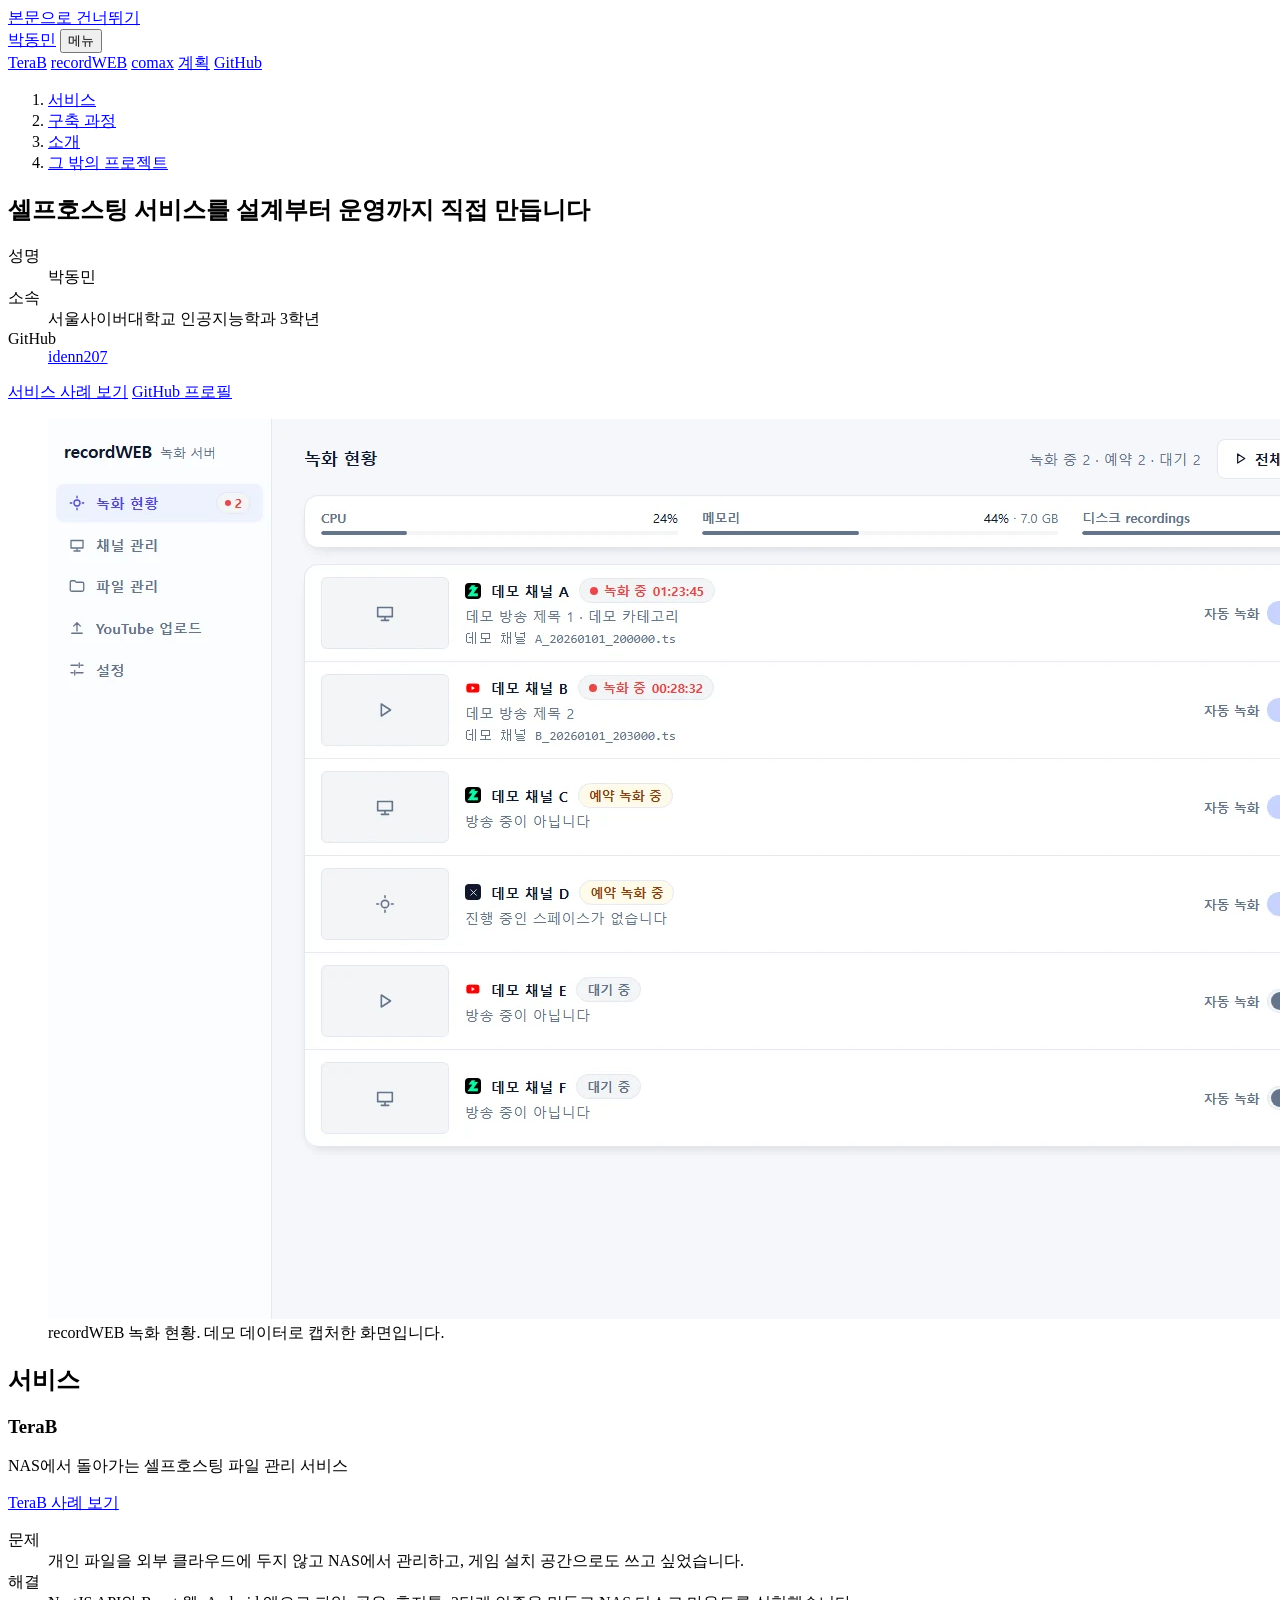
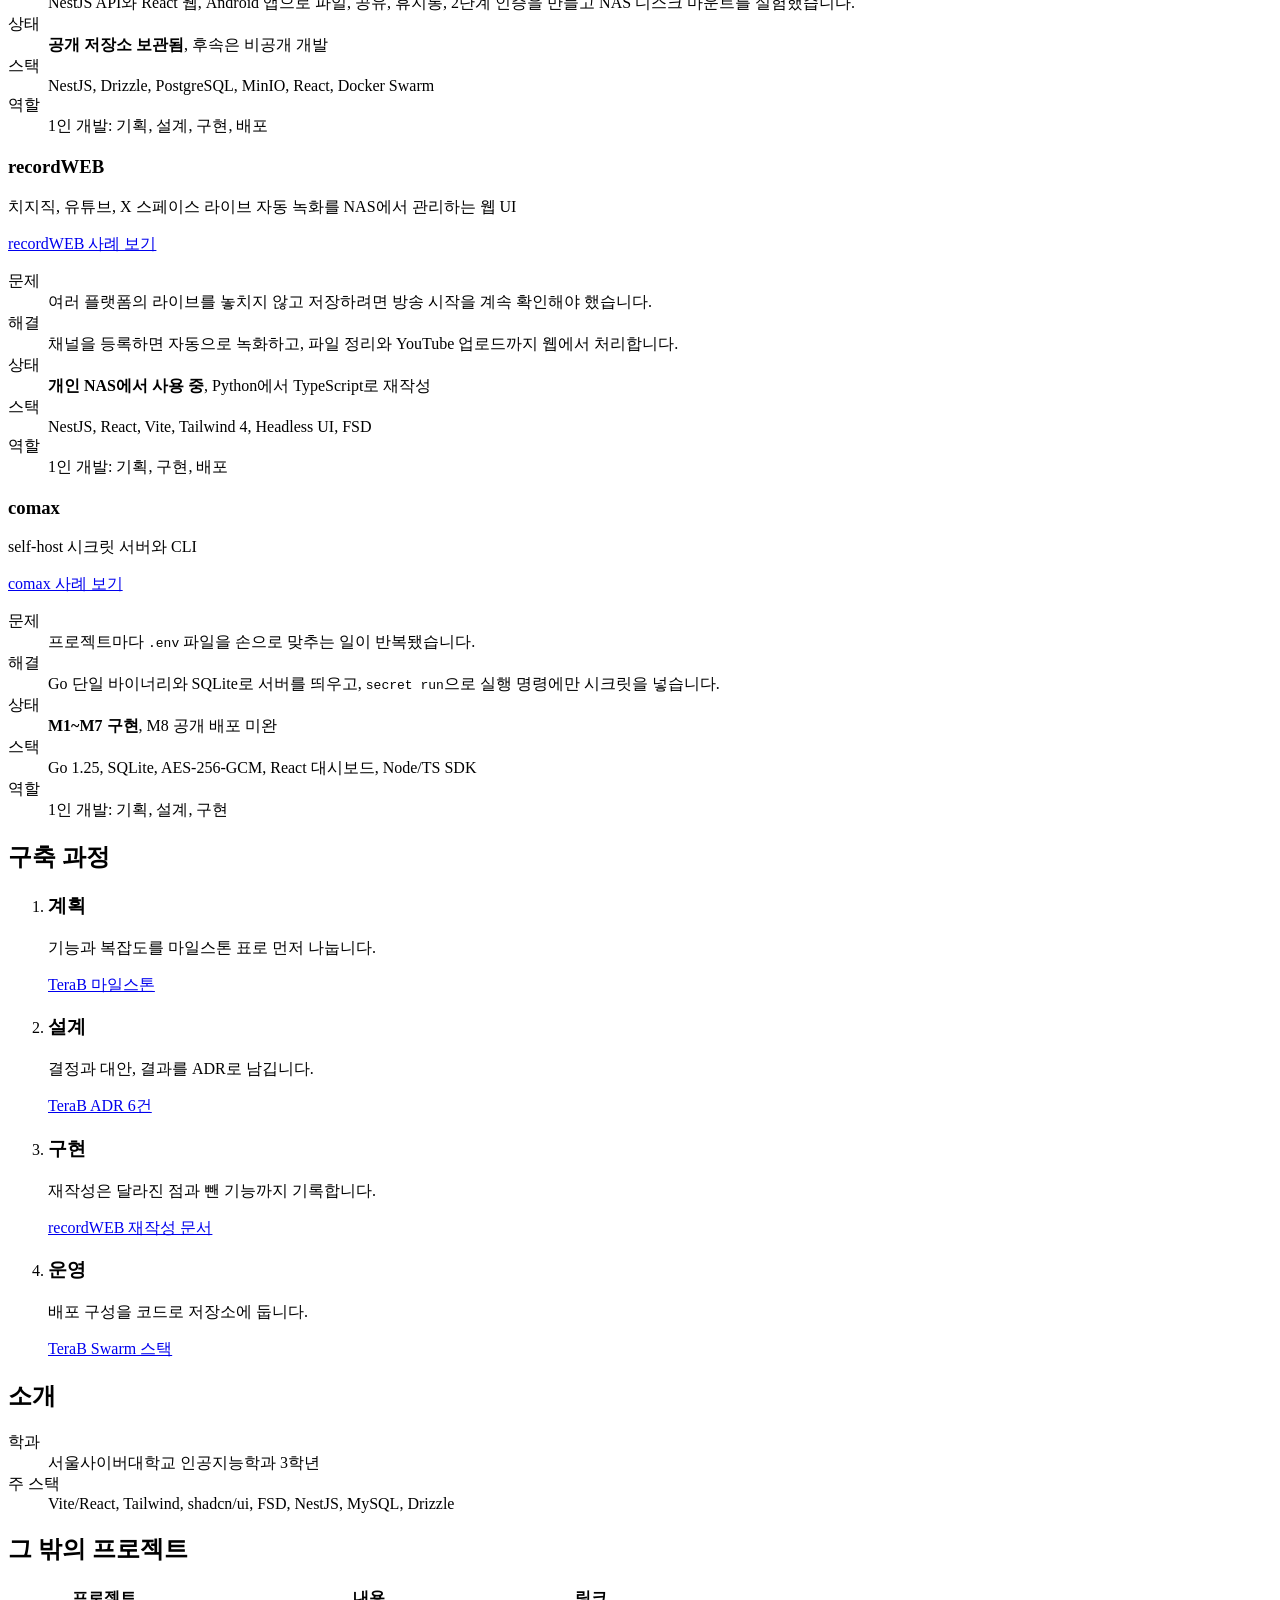
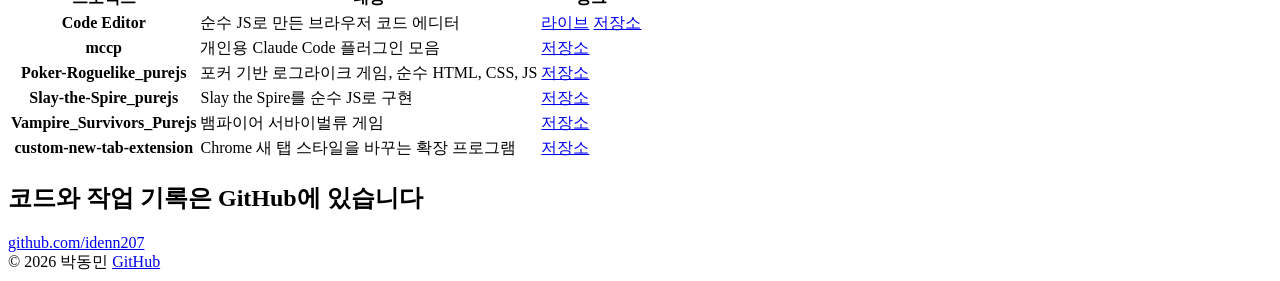
==== index.html @ 988bc240 "feat: 홈 화면 구성 평가자가 첫 화면에서 정체와 실제 화면을 보고, 서비스 3개의 문제, 해결, 상태, 스택, 역할과 구축 과정의 저장소 근거로 바로 이동하게 한다." ====
<!doctype html>
<html lang="ko">
<head>
  <meta charset="utf-8">
  <meta name="viewport" content="width=device-width, initial-scale=1">
  <title>박동민 포트폴리오 | 직접 만들고 운영한 서비스 3개</title>
  <meta name="description" content="서울사이버대학교 인공지능학과 3학년 박동민의 포트폴리오입니다. TeraB, recordWEB, comax의 문제, 해결, 코드, 결과를 모았습니다.">
  <link rel="canonical" href="https://idenn207.github.io/">
  <meta property="og:type" content="website">
  <meta property="og:locale" content="ko_KR">
  <meta property="og:site_name" content="박동민 포트폴리오">
  <meta property="og:title" content="박동민 포트폴리오 | 직접 만들고 운영한 서비스 3개">
  <meta property="og:description" content="서울사이버대학교 인공지능학과 3학년 박동민의 포트폴리오입니다. TeraB, recordWEB, comax의 문제, 해결, 코드, 결과를 모았습니다.">
  <meta property="og:url" content="https://idenn207.github.io/">
  <meta property="og:image" content="https://idenn207.github.io/assets/img/recordweb-dashboard.png">
  <meta property="og:image:alt" content="recordWEB 녹화 현황 화면">
  <link rel="icon" href="/assets/favicon.svg" type="image/svg+xml">
  <link rel="preload" href="/assets/fonts/GothicA1-Regular.woff2" as="font" type="font/woff2" crossorigin>
  <link rel="stylesheet" href="/css/style.css">
  <script>document.documentElement.classList.add('js')</script>
  <script src="/js/main.js" defer></script>
  <script type="application/ld+json">{"@context":"https://schema.org","@type":"Person","name":"박동민","url":"https://idenn207.github.io/","sameAs":["https://github.com/idenn207"]}</script>
</head>
<body>
  <a class="skip" href="#main">본문으로 건너뛰기</a>
  <header class="site-head">
    <a class="brand" href="/">박동민</a>
    <button class="menu-btn" type="button" aria-expanded="false" aria-controls="nav">메뉴</button>
    <nav id="nav" aria-label="주 메뉴">
      <a href="/projects/terab/">TeraB</a>
      <a href="/projects/recordweb/">recordWEB</a>
      <a href="/projects/comax/">comax</a>
      <a href="/plan/">계획</a>
      <a href="https://github.com/idenn207">GitHub</a>
    </nav>
  </header>
  <div class="sheet home">
    <aside class="rail">
      <nav class="toc" aria-label="이 페이지 목차">
        <ol>
          <li><a href="#services">서비스</a></li>
          <li><a href="#process">구축 과정</a></li>
          <li><a href="#about">소개</a></li>
          <li><a href="#others">그 밖의 프로젝트</a></li>
        </ol>
      </nav>
    </aside>
    <main id="main">
      <section class="hero">
        <h1>셀프호스팅 서비스를 설계부터 운영까지 직접 만듭니다</h1>
        <div class="hero-body">
          <div class="hero-side">
            <dl class="form">
              <div><dt>성명</dt><dd>박동민</dd></div>
              <div><dt>소속</dt><dd>서울사이버대학교 인공지능학과 3학년</dd></div>
              <div><dt>GitHub</dt><dd><a href="https://github.com/idenn207">idenn207</a></dd></div>
            </dl>
            <p class="cta">
              <a class="btn primary" href="#services">서비스 사례 보기</a>
              <a class="btn" href="https://github.com/idenn207">GitHub 프로필</a>
            </p>
          </div>
          <figure class="photo">
            <a href="/projects/recordweb/"><img src="/assets/img/recordweb-dashboard.webp" width="1440" height="900" fetchpriority="high" alt="recordWEB 녹화 현황 화면. CPU, 메모리, 디스크 사용량 아래에 데모 채널 6개의 녹화 상태와 자동 녹화 토글이 보인다."></a>
            <figcaption>recordWEB 녹화 현황. 데모 데이터로 캡처한 화면입니다.</figcaption>
          </figure>
        </div>
      </section>

      <section id="services">
        <h2>서비스</h2>
        <article class="svc">
          <div class="svc-name">
            <h3>TeraB</h3>
            <p>NAS에서 돌아가는 셀프호스팅 파일 관리 서비스</p>
            <a class="btn" href="/projects/terab/">TeraB 사례 보기</a>
          </div>
          <dl class="form">
            <div><dt>문제</dt><dd>개인 파일을 외부 클라우드에 두지 않고 NAS에서 관리하고, 게임 설치 공간으로도 쓰고 싶었습니다.</dd></div>
            <div><dt>해결</dt><dd>NestJS API와 React 웹, Android 앱으로 파일, 공유, 휴지통, 2단계 인증을 만들고 NAS 디스크 마운트를 실험했습니다.</dd></div>
            <div><dt>상태</dt><dd><strong>공개 저장소 보관됨</strong>, 후속은 비공개 개발</dd></div>
            <div><dt>스택</dt><dd>NestJS, Drizzle, PostgreSQL, MinIO, React, Docker Swarm</dd></div>
            <div><dt>역할</dt><dd>1인 개발: 기획, 설계, 구현, 배포</dd></div>
          </dl>
        </article>
        <article class="svc">
          <div class="svc-name">
            <h3>recordWEB</h3>
            <p>치지직, 유튜브, X 스페이스 라이브 자동 녹화를 NAS에서 관리하는 웹 UI</p>
            <a class="btn" href="/projects/recordweb/">recordWEB 사례 보기</a>
          </div>
          <dl class="form">
            <div><dt>문제</dt><dd>여러 플랫폼의 라이브를 놓치지 않고 저장하려면 방송 시작을 계속 확인해야 했습니다.</dd></div>
            <div><dt>해결</dt><dd>채널을 등록하면 자동으로 녹화하고, 파일 정리와 YouTube 업로드까지 웹에서 처리합니다.</dd></div>
            <div><dt>상태</dt><dd><strong>개인 NAS에서 사용 중</strong>, Python에서 TypeScript로 재작성</dd></div>
            <div><dt>스택</dt><dd>NestJS, React, Vite, Tailwind 4, Headless UI, FSD</dd></div>
            <div><dt>역할</dt><dd>1인 개발: 기획, 구현, 배포</dd></div>
          </dl>
        </article>
        <article class="svc">
          <div class="svc-name">
            <h3>comax</h3>
            <p>self-host 시크릿 서버와 CLI</p>
            <a class="btn" href="/projects/comax/">comax 사례 보기</a>
          </div>
          <dl class="form">
            <div><dt>문제</dt><dd>프로젝트마다 <code>.env</code> 파일을 손으로 맞추는 일이 반복됐습니다.</dd></div>
            <div><dt>해결</dt><dd>Go 단일 바이너리와 SQLite로 서버를 띄우고, <code>secret run</code>으로 실행 명령에만 시크릿을 넣습니다.</dd></div>
            <div><dt>상태</dt><dd><strong>M1~M7 구현</strong>, M8 공개 배포 미완</dd></div>
            <div><dt>스택</dt><dd>Go 1.25, SQLite, AES-256-GCM, React 대시보드, Node/TS SDK</dd></div>
            <div><dt>역할</dt><dd>1인 개발: 기획, 설계, 구현</dd></div>
          </dl>
        </article>
      </section>

      <section id="process">
        <h2>구축 과정</h2>
        <ol class="steps">
          <li>
            <h3>계획</h3>
            <p>기능과 복잡도를 마일스톤 표로 먼저 나눕니다.</p>
            <a href="https://github.com/idenn207/terab-archived/blob/31548ecbc13676afd0e98f1bb3fcad946689b55b/docs/planning/milestones.md">TeraB 마일스톤</a>
          </li>
          <li>
            <h3>설계</h3>
            <p>결정과 대안, 결과를 ADR로 남깁니다.</p>
            <a href="https://github.com/idenn207/terab-archived/blob/31548ecbc13676afd0e98f1bb3fcad946689b55b/docs/adr/INDEX.md">TeraB ADR 6건</a>
          </li>
          <li>
            <h3>구현</h3>
            <p>재작성은 달라진 점과 뺀 기능까지 기록합니다.</p>
            <a href="https://github.com/idenn207/recordWEB/blob/0a58212e84acd8775c9ef03bb01385a74f0c07e3/docs/typescript-rewrite.md">recordWEB 재작성 문서</a>
          </li>
          <li>
            <h3>운영</h3>
            <p>배포 구성을 코드로 저장소에 둡니다.</p>
            <a href="https://github.com/idenn207/terab-archived/blob/31548ecbc13676afd0e98f1bb3fcad946689b55b/docker-stack.yml">TeraB Swarm 스택</a>
          </li>
        </ol>
      </section>

      <section id="about">
        <h2>소개</h2>
        <dl class="form">
          <div><dt>학과</dt><dd>서울사이버대학교 인공지능학과 3학년</dd></div>
          <div><dt>주 스택</dt><dd>Vite/React, Tailwind, shadcn/ui, FSD, NestJS, MySQL, Drizzle</dd></div>
        </dl>
      </section>

      <section id="others">
        <h2>그 밖의 프로젝트</h2>
        <table class="ledger">
          <thead><tr><th scope="col">프로젝트</th><th scope="col">내용</th><th scope="col">링크</th></tr></thead>
          <tbody>
            <tr><th scope="row">Code Editor</th><td>순수 JS로 만든 브라우저 코드 에디터</td><td><a href="https://idenn207.github.io/Code_Editor_purejs_v2/">라이브</a> <a href="https://github.com/idenn207/Code_Editor_purejs_v2">저장소</a></td></tr>
            <tr><th scope="row">mccp</th><td>개인용 Claude Code 플러그인 모음</td><td><a href="https://github.com/idenn207/mccp">저장소</a></td></tr>
            <tr><th scope="row">Poker-Roguelike_purejs</th><td>포커 기반 로그라이크 게임, 순수 HTML, CSS, JS</td><td><a href="https://github.com/idenn207/Poker-Roguelike_purejs">저장소</a></td></tr>
            <tr><th scope="row">Slay-the-Spire_purejs</th><td>Slay the Spire를 순수 JS로 구현</td><td><a href="https://github.com/idenn207/Slay-the-Spire_purejs">저장소</a></td></tr>
            <tr><th scope="row">Vampire_Survivors_Purejs</th><td>뱀파이어 서바이벌류 게임</td><td><a href="https://github.com/idenn207/Vampire_Survivors_Purejs">저장소</a></td></tr>
            <tr><th scope="row">custom-new-tab-extension</th><td>Chrome 새 탭 스타일을 바꾸는 확장 프로그램</td><td><a href="https://github.com/idenn207/custom-new-tab-extension">저장소</a></td></tr>
          </tbody>
        </table>
      </section>
    </main>
  </div>
  <section class="contact" aria-labelledby="contact-title">
    <h2 id="contact-title">코드와 작업 기록은 GitHub에 있습니다</h2>
    <a class="btn invert" href="https://github.com/idenn207">github.com/idenn207</a>
  </section>
  <footer class="site-foot">
    <span>&copy; 2026 박동민</span>
    <a href="https://github.com/idenn207">GitHub</a>
  </footer>
</body>
</html>
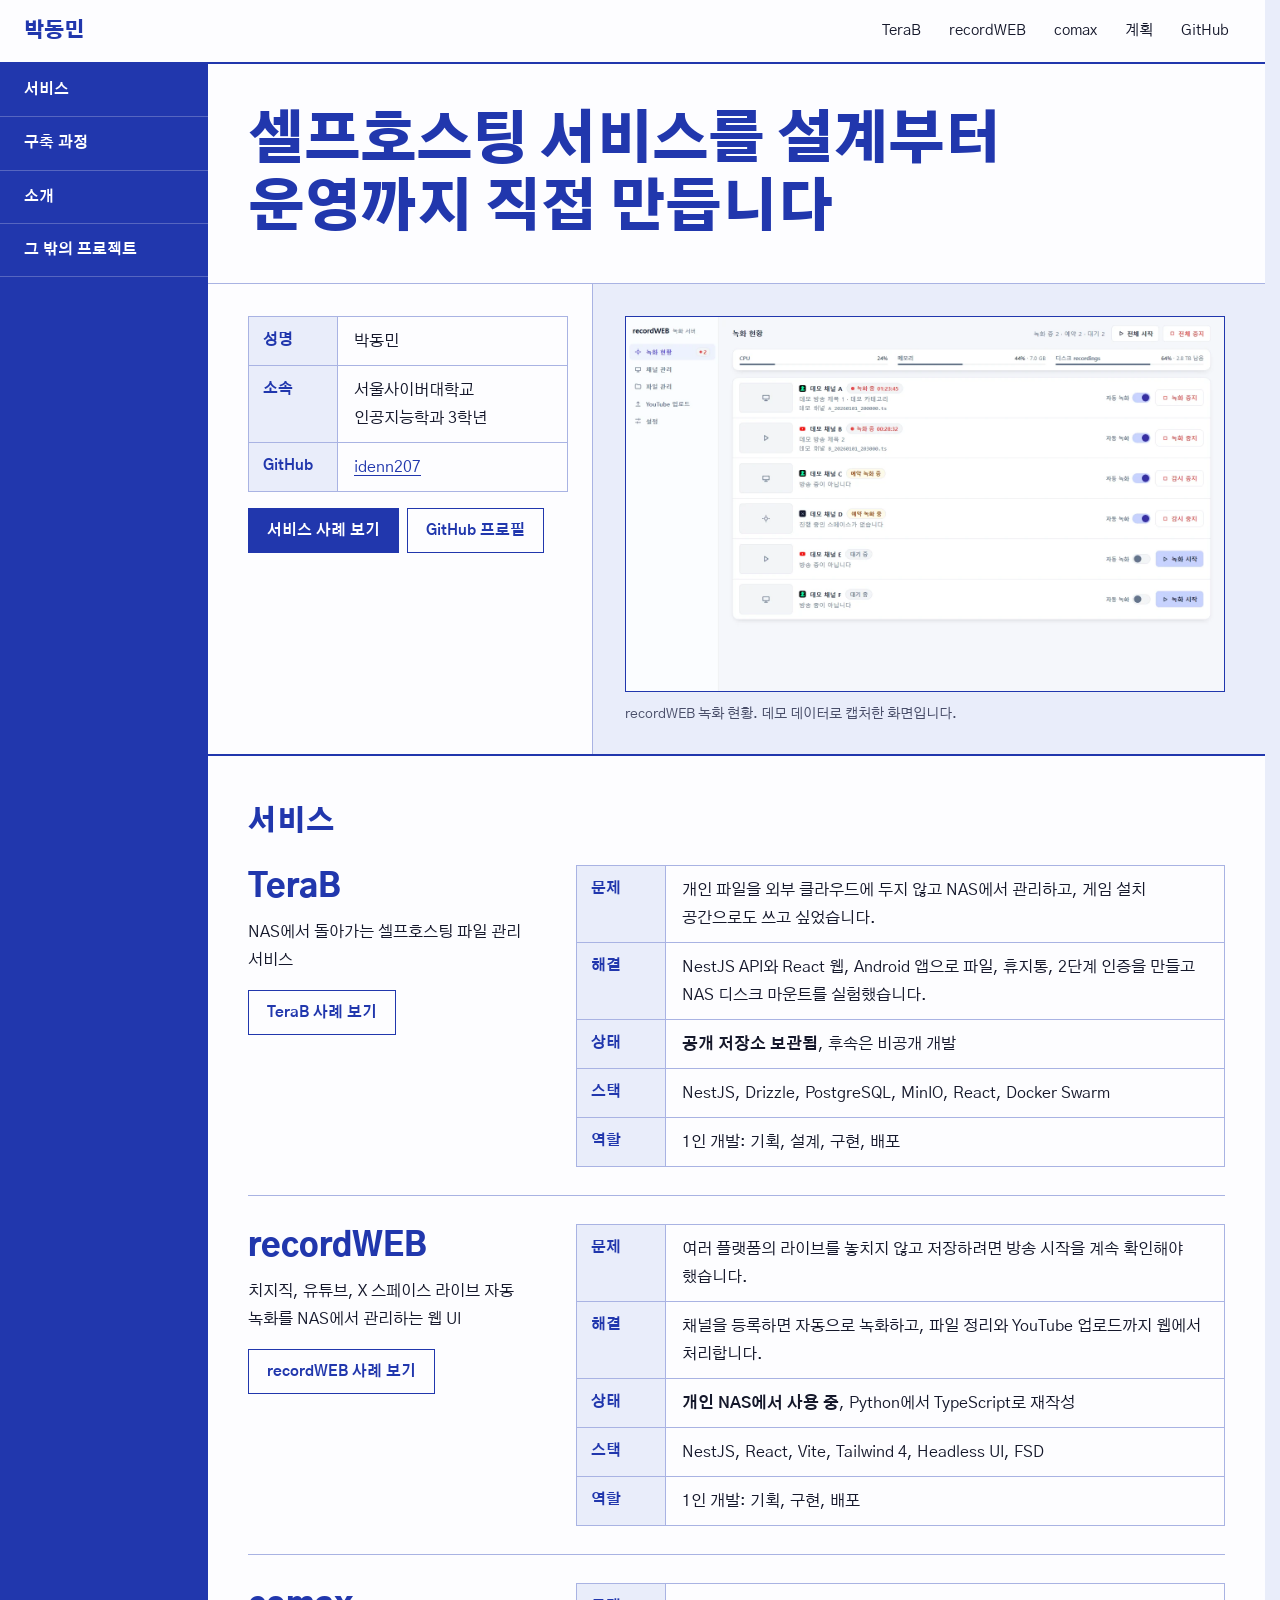
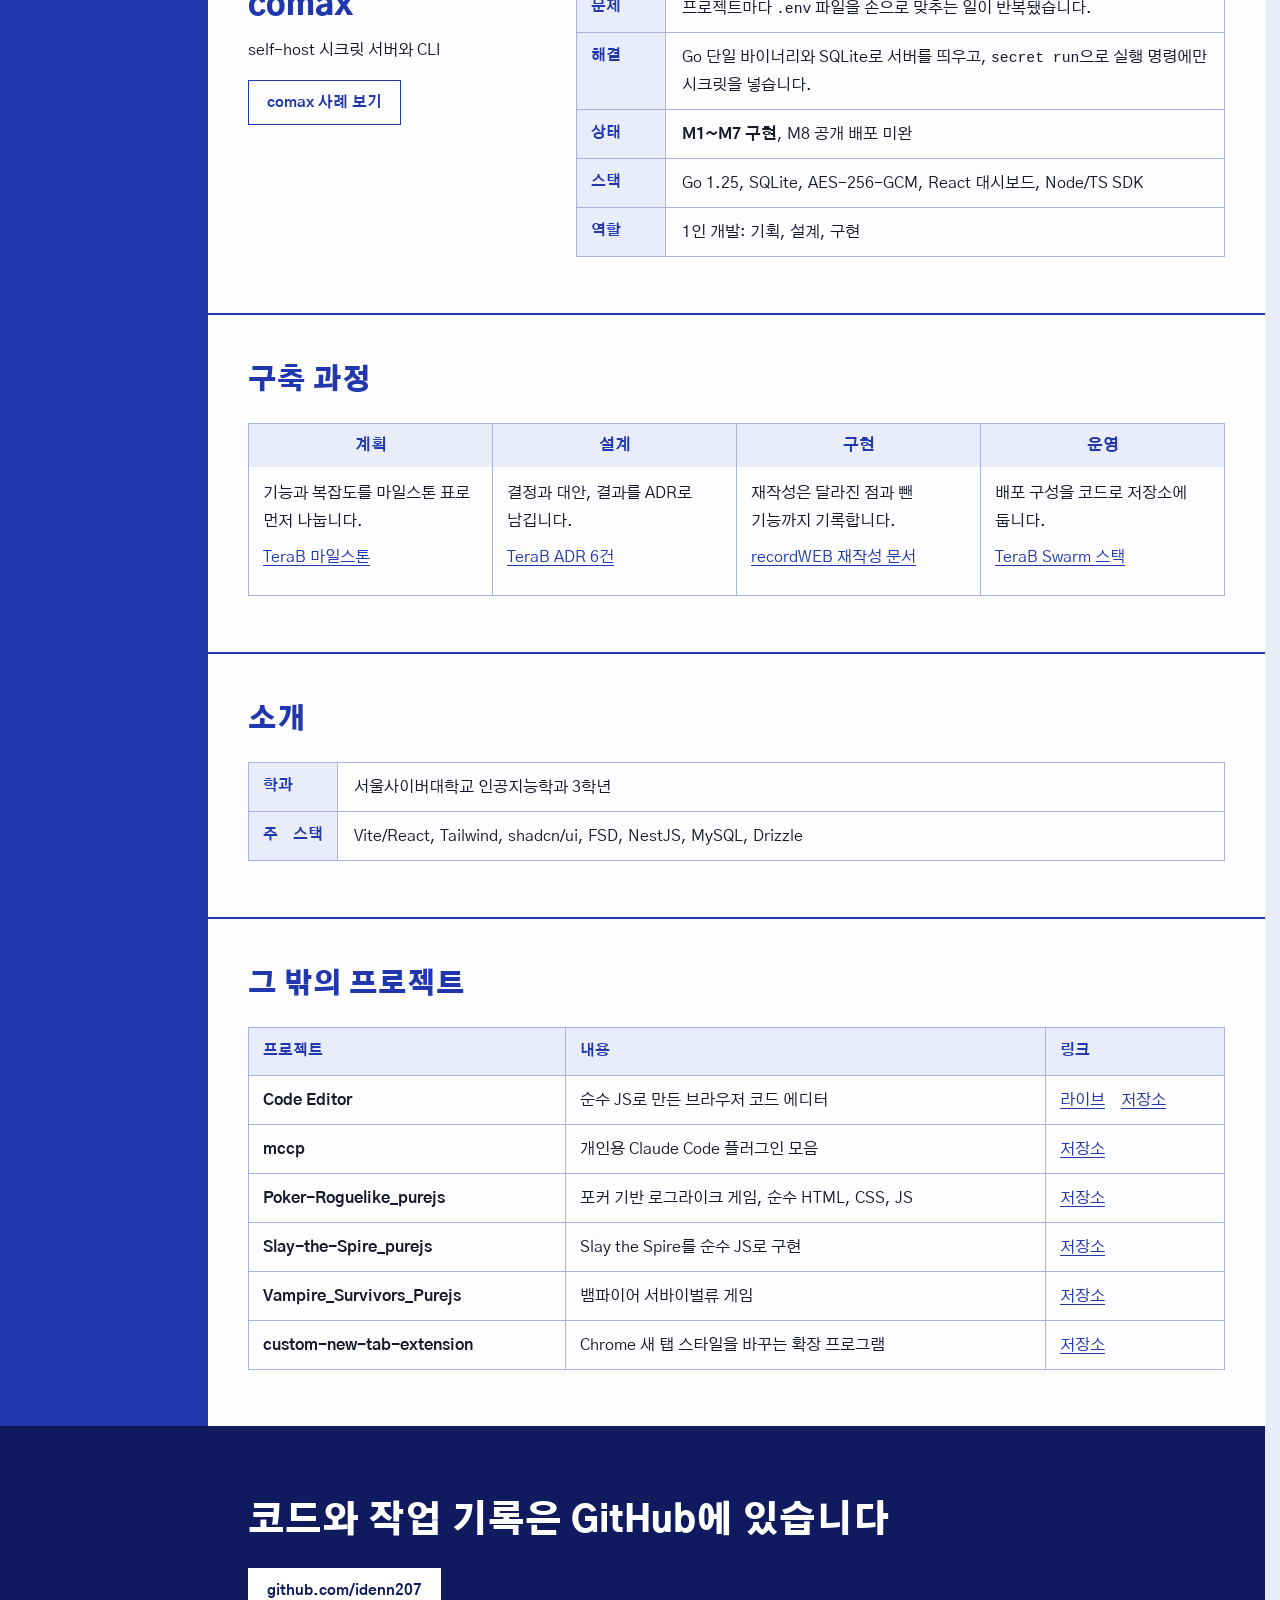
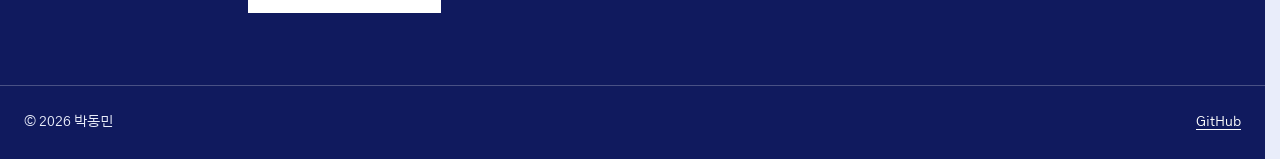
==== commit 9e1971e5: "fix: 저장소와 다른 사례 문구 수정 저장소 클론과 대조해 근거가 없거나 어긋난 주장을 고쳤다.  - 홈 제목: comax는 운영 기록이 비어 있어 '운영한'을 뺐다 - Tera" ====
--- a/index.html
+++ b/index.html
@@ -3,13 +3,13 @@
 <head>
   <meta charset="utf-8">
   <meta name="viewport" content="width=device-width, initial-scale=1">
-  <title>박동민 포트폴리오 | 직접 만들고 운영한 서비스 3개</title>
+  <title>박동민 포트폴리오 | 직접 만든 서비스 3개</title>
   <meta name="description" content="서울사이버대학교 인공지능학과 3학년 박동민의 포트폴리오입니다. TeraB, recordWEB, comax의 문제, 해결, 코드, 결과를 모았습니다.">
   <link rel="canonical" href="https://idenn207.github.io/">
   <meta property="og:type" content="website">
   <meta property="og:locale" content="ko_KR">
   <meta property="og:site_name" content="박동민 포트폴리오">
-  <meta property="og:title" content="박동민 포트폴리오 | 직접 만들고 운영한 서비스 3개">
+  <meta property="og:title" content="박동민 포트폴리오 | 직접 만든 서비스 3개">
   <meta property="og:description" content="서울사이버대학교 인공지능학과 3학년 박동민의 포트폴리오입니다. TeraB, recordWEB, comax의 문제, 해결, 코드, 결과를 모았습니다.">
   <meta property="og:url" content="https://idenn207.github.io/">
   <meta property="og:image" content="https://idenn207.github.io/assets/img/recordweb-dashboard.png">
@@ -77,7 +77,7 @@
           </div>
           <dl class="form">
             <div><dt>문제</dt><dd>개인 파일을 외부 클라우드에 두지 않고 NAS에서 관리하고, 게임 설치 공간으로도 쓰고 싶었습니다.</dd></div>
-            <div><dt>해결</dt><dd>NestJS API와 React 웹, Android 앱으로 파일, 공유, 휴지통, 2단계 인증을 만들고 NAS 디스크 마운트를 실험했습니다.</dd></div>
+            <div><dt>해결</dt><dd>NestJS API와 React 웹, Android 앱으로 파일, 휴지통, 2단계 인증을 만들고 NAS 디스크 마운트를 실험했습니다.</dd></div>
             <div><dt>상태</dt><dd><strong>공개 저장소 보관됨</strong>, 후속은 비공개 개발</dd></div>
             <div><dt>스택</dt><dd>NestJS, Drizzle, PostgreSQL, MinIO, React, Docker Swarm</dd></div>
             <div><dt>역할</dt><dd>1인 개발: 기획, 설계, 구현, 배포</dd></div>
--- a/css/style.css
+++ b/css/style.css
@@ -0,0 +1,352 @@
+@font-face {
+  font-family: 'Gothic A1';
+  src: url('/assets/fonts/GothicA1-Regular.woff2') format('woff2');
+  font-weight: 400;
+  font-display: swap;
+}
+@font-face {
+  font-family: 'Gothic A1';
+  src: url('/assets/fonts/GothicA1-Bold.woff2') format('woff2');
+  font-weight: 700;
+  font-display: swap;
+}
+@font-face {
+  font-family: 'Gothic A1';
+  src: url('/assets/fonts/GothicA1-Black.woff2') format('woff2');
+  font-weight: 900;
+  font-display: swap;
+}
+
+:root {
+  --ink: #2137ad;
+  --ink-deep: #101a5e;
+  --tint: #e9edfa;
+  --rule: #a9b3e3;
+  --paper: #fdfdff;
+  --text: #15182b;
+  --muted: #484d68;
+  --head: 64px;
+  --gap: 40px;
+  --mono: ui-monospace, Consolas, 'D2Coding', monospace;
+}
+
+*, *::before, *::after { box-sizing: border-box; }
+
+html {
+  scrollbar-gutter: stable;
+  scrollbar-color: var(--ink) var(--tint);
+  background: var(--tint);
+  -webkit-text-size-adjust: 100%;
+}
+
+body {
+  margin: 0;
+  font: 400 16px/1.75 'Gothic A1', 'Malgun Gothic', 'Apple SD Gothic Neo', sans-serif;
+  color: var(--text);
+  word-break: keep-all;
+  overflow-wrap: anywhere;
+}
+
+::selection { background: var(--ink); color: #fff; }
+
+:focus-visible { outline: 2px solid var(--ink); outline-offset: 2px; }
+
+a { color: var(--ink); text-underline-offset: 3px; }
+a:hover { color: var(--ink-deep); text-decoration-thickness: 2px; }
+
+h1, h2, h3 { margin: 0; color: var(--ink); text-wrap: balance; }
+h1 { font-weight: 900; line-height: 1.2; letter-spacing: -0.02em; }
+h2 { font-size: 28px; font-weight: 900; line-height: 1.3; margin-bottom: 24px; }
+h3 { font-size: 20px; font-weight: 700; line-height: 1.4; }
+
+p, ul { margin: 0 0 16px; max-width: 68ch; }
+ul { padding-left: 20px; }
+li + li { margin-top: 6px; }
+strong { font-weight: 700; }
+code { font: 0.92em var(--mono); }
+
+.skip {
+  position: absolute;
+  left: 8px;
+  top: -64px;
+  z-index: 40;
+  padding: 8px 14px;
+  background: var(--ink);
+  color: #fff;
+}
+.skip:focus { top: 8px; }
+.skip:hover, .skip:focus { color: #fff; }
+
+/* 머리글 */
+.site-head {
+  position: sticky;
+  top: 0;
+  z-index: 20;
+  display: flex;
+  flex-wrap: wrap;
+  align-items: center;
+  justify-content: space-between;
+  gap: 4px 24px;
+  max-width: 1440px;
+  min-height: var(--head);
+  margin-inline: auto;
+  padding: 0 24px;
+  background: var(--paper);
+  border-bottom: 2px solid var(--ink);
+}
+.brand { font-size: 20px; font-weight: 900; color: var(--ink); text-decoration: none; }
+#nav { display: flex; flex-wrap: wrap; gap: 4px; }
+#nav a { padding: 8px 12px; color: var(--text); font-size: 15px; text-decoration: none; white-space: nowrap; }
+#nav a:hover { color: var(--ink); background: var(--tint); }
+#nav a[aria-current='page'] { color: var(--ink); font-weight: 700; box-shadow: inset 0 -2px var(--ink); }
+.menu-btn { display: none; }
+
+/* 서식 틀: 왼쪽 잉크 레일과 본문 */
+.sheet {
+  display: grid;
+  grid-template-columns: 208px minmax(0, 1fr);
+  max-width: 1440px;
+  margin-inline: auto;
+  background: var(--paper);
+}
+.sheet.no-rail { grid-template-columns: minmax(0, 1fr); }
+.rail { background: var(--ink); }
+.toc { position: sticky; top: var(--head); }
+.toc ol { position: relative; margin: 0; padding: 0; list-style: none; }
+.toc li { margin: 0; }
+.toc a {
+  display: block;
+  padding: 13px 24px;
+  color: #fff;
+  font-size: 15px;
+  font-weight: 700;
+  text-decoration: none;
+  border-bottom: 1px solid rgb(255 255 255 / 0.24);
+  transition: background-color 0.16s ease-out, color 0.16s ease-out;
+}
+.toc a:hover { background: var(--ink-deep); color: #fff; }
+.toc a[aria-current] { background: var(--paper); color: var(--ink); }
+.toc a:focus-visible { outline-color: #fff; outline-offset: -4px; }
+.toc a[aria-current]:focus-visible { outline-color: var(--ink); }
+
+main section, .case-head {
+  padding: 48px var(--gap) 56px;
+  border-bottom: 2px solid var(--ink);
+  scroll-margin-top: var(--head);
+}
+main section:last-child { min-height: calc(100vh - var(--head) - 112px); border-bottom: 0; }
+.home main section:last-child { min-height: calc(100vh - var(--head) - 360px); }
+main h3 { margin: 32px 0 12px; }
+
+/* 기입 칸 */
+.form {
+  display: grid;
+  gap: 1px;
+  margin: 0;
+  background: var(--rule);
+  border: 1px solid var(--rule);
+}
+.form > div { display: grid; grid-template-columns: 5.5rem minmax(0, 1fr); gap: 1px; }
+.form dt {
+  padding: 10px 14px;
+  background: var(--tint);
+  color: var(--ink);
+  font-size: 15px;
+  font-weight: 700;
+  text-align-last: justify;
+  text-justify: inter-character;
+}
+.form dd { margin: 0; padding: 10px 16px; background: var(--paper); }
+
+.btn {
+  display: inline-block;
+  padding: 11px 18px;
+  border: 1px solid var(--ink);
+  background: var(--paper);
+  font-size: 15px;
+  font-weight: 700;
+  line-height: 1.4;
+  text-align: center;
+  text-decoration: none;
+  white-space: nowrap;
+}
+.btn:hover { background: var(--tint); }
+.btn.primary { background: var(--ink); color: #fff; }
+.btn.primary:hover { background: var(--ink-deep); border-color: var(--ink-deep); color: #fff; }
+.cta { display: flex; flex-wrap: wrap; gap: 8px; margin: 16px 0 0; }
+
+/* 첫 화면 */
+.hero { padding: 0; }
+.hero h1 {
+  padding: 44px var(--gap) 40px;
+  font-size: clamp(2rem, 4.4vw, 4rem);
+  border-bottom: 1px solid var(--rule);
+}
+.hero-body { display: grid; grid-template-columns: 24rem minmax(0, 1fr); }
+.hero-side { padding: 32px 24px 32px var(--gap); }
+.photo { margin: 0; padding: 32px var(--gap) 28px 32px; background: var(--tint); border-left: 1px solid var(--rule); }
+.photo img { display: block; width: 100%; height: auto; border: 1px solid var(--ink); }
+.photo figcaption { margin-top: 10px; font-size: 14px; color: var(--muted); }
+
+/* 서비스 장부 */
+.svc { display: grid; grid-template-columns: 19rem minmax(0, 1fr); gap: 24px; padding: 28px 0; border-top: 1px solid var(--rule); }
+.svc:first-of-type { border-top: 0; padding-top: 0; }
+.svc:last-child { padding-bottom: 0; }
+.svc h3 { margin: 0 0 8px; font-size: 32px; font-weight: 900; }
+.svc-name p { margin-bottom: 16px; }
+
+/* 구축 과정: 결재란 */
+.steps {
+  display: grid;
+  grid-template-columns: repeat(4, minmax(0, 1fr));
+  gap: 1px;
+  margin: 0;
+  padding: 0;
+  list-style: none;
+  background: var(--rule);
+  border: 1px solid var(--rule);
+}
+.steps li { margin: 0; padding: 0 0 16px; background: var(--paper); }
+.steps h3 { margin: 0 0 12px; padding: 10px; background: var(--tint); font-size: 16px; text-align: center; }
+.steps p, .steps a { display: block; margin: 0 14px 8px; }
+
+/* 표 */
+.ledger { width: 100%; border-collapse: collapse; }
+.ledger th, .ledger td { padding: 10px 14px; border: 1px solid var(--rule); text-align: left; vertical-align: top; }
+.ledger thead th { background: var(--tint); color: var(--ink); font-size: 15px; font-weight: 700; white-space: nowrap; }
+.ledger tbody th { font-weight: 700; }
+.ledger td a + a { margin-left: 12px; }
+
+/* 코드와 그림 */
+.code { margin: 24px 0 0; }
+.code figcaption {
+  display: flex;
+  flex-wrap: wrap;
+  justify-content: space-between;
+  gap: 2px 16px;
+  padding: 8px 14px;
+  background: var(--tint);
+  border: 1px solid var(--rule);
+  border-bottom: 0;
+  font-size: 14px;
+}
+.code figcaption span { font-family: var(--mono); }
+.code pre {
+  margin: 0;
+  padding: 16px;
+  overflow-x: auto;
+  background: var(--paper);
+  border: 1px solid var(--rule);
+  font: 14px/1.6 var(--mono);
+  tab-size: 4;
+  word-break: normal;
+  overflow-wrap: normal;
+}
+.code code { font: inherit; }
+.term pre { background: var(--ink-deep); border-color: var(--ink-deep); color: var(--tint); }
+
+.shot { margin: 0 0 32px; }
+.shot:last-child { margin-bottom: 0; }
+.shot img { display: block; width: 100%; height: auto; border: 1px solid var(--rule); }
+.shot figcaption, .diagram figcaption { margin-top: 10px; font-size: 14px; color: var(--muted); }
+
+.diagram { margin: 24px 0 0; }
+.diagram svg { display: block; width: 100%; max-width: 880px; height: auto; }
+.diagram .tall { display: none; max-width: 350px; }
+.diagram marker path { fill: var(--ink); }
+.edge { fill: none; stroke: var(--ink); stroke-width: 1.5; }
+.node rect { fill: var(--tint); stroke: var(--ink); }
+.node text { fill: var(--text); font-size: 15px; font-weight: 700; text-anchor: middle; }
+.node .sub { fill: var(--muted); font-size: 13px; font-weight: 400; }
+.grp { fill: var(--ink); font-size: 14px; font-weight: 700; }
+
+/* 하단 */
+.case-head h1 { font-size: clamp(2.75rem, 6vw, 5rem); }
+.case-head p { margin: 8px 0 24px; font-size: 20px; line-height: 1.5; }
+.case-head .cta { margin-top: 16px; }
+
+.contact { padding: 72px max(248px, calc((100vw - 1440px) / 2 + 248px)); background: var(--ink-deep); color: #fff; }
+.contact h2 { margin-bottom: 24px; color: #fff; font-size: clamp(1.5rem, 3vw, 2.25rem); }
+.btn.invert { background: #fff; border-color: #fff; color: var(--ink-deep); }
+.btn.invert:hover { background: var(--tint); color: var(--ink-deep); }
+.contact :focus-visible, .site-foot :focus-visible { outline-color: #fff; }
+
+.site-foot {
+  display: flex;
+  justify-content: space-between;
+  gap: 16px;
+  padding: 24px max(24px, calc((100vw - 1440px) / 2 + 24px));
+  background: var(--ink-deep);
+  color: var(--tint);
+  border-top: 1px solid rgb(255 255 255 / 0.24);
+  font-size: 14px;
+}
+.site-foot a { color: #fff; }
+.site-foot a:hover { color: var(--tint); }
+
+@media (max-width: 1240px) {
+  .svc { grid-template-columns: minmax(0, 1fr); gap: 12px; }
+  .hero-body { grid-template-columns: 22rem minmax(0, 1fr); }
+}
+
+@media (max-width: 1000px) {
+  :root { --head: 48px; --gap: 20px; }
+  .site-head { position: relative; }
+  .sheet { grid-template-columns: minmax(0, 1fr); }
+  .rail { position: sticky; top: 0; z-index: 10; }
+  .toc { position: static; }
+  .toc ol { display: flex; overflow-x: auto; scrollbar-width: none; }
+  .toc a { padding: 12px 16px; border-bottom: 0; white-space: nowrap; }
+  main section, .case-head { padding-top: 36px; padding-bottom: 40px; scroll-margin-top: calc(var(--head) + 12px); }
+  .hero { padding: 0; }
+  .hero h1 { padding-top: 32px; padding-bottom: 28px; }
+  .hero-body { grid-template-columns: minmax(0, 1fr); }
+  .hero-side { padding: 24px var(--gap); }
+  .photo { padding: 20px var(--gap); border-left: 0; border-top: 1px solid var(--rule); }
+  .steps { grid-template-columns: repeat(2, minmax(0, 1fr)); }
+  .contact { padding: 56px var(--gap); }
+}
+
+@media (max-width: 760px) {
+  .site-head { padding: 8px 20px; min-height: 56px; }
+  .js .menu-btn {
+    display: block;
+    padding: 8px 14px;
+    border: 1px solid var(--ink);
+    background: var(--paper);
+    color: var(--ink);
+    font: inherit;
+    font-size: 15px;
+    font-weight: 700;
+    cursor: pointer;
+  }
+  .js #nav {
+    display: none;
+    position: absolute;
+    top: 100%;
+    left: 0;
+    right: 0;
+    background: var(--paper);
+    border-bottom: 2px solid var(--ink);
+    padding: 8px 12px;
+  }
+  .js #nav.open { display: block; }
+  .js #nav a { display: block; padding: 12px; }
+  .steps { grid-template-columns: minmax(0, 1fr); }
+  .form > div { grid-template-columns: 4.75rem minmax(0, 1fr); }
+  .form dt { padding-inline: 10px; }
+  .form dd { padding-inline: 12px; }
+  .diagram .wide { display: none; }
+  .diagram .tall { display: block; }
+  .ledger, .ledger tbody, .ledger tr, .ledger th, .ledger td { display: block; width: 100%; }
+  .ledger { border-top: 1px solid var(--rule); }
+  .ledger thead { position: absolute; width: 1px; height: 1px; overflow: hidden; clip-path: inset(50%); }
+  .ledger tr { padding: 10px 14px; border: 1px solid var(--rule); border-top: 0; }
+  .ledger th, .ledger td { padding: 0; border: 0; }
+  .ledger tbody th { color: var(--ink); }
+  .site-foot { padding-inline: 20px; }
+}
+
+@media (prefers-reduced-motion: reduce) {
+  .toc a { transition: none; }
+}
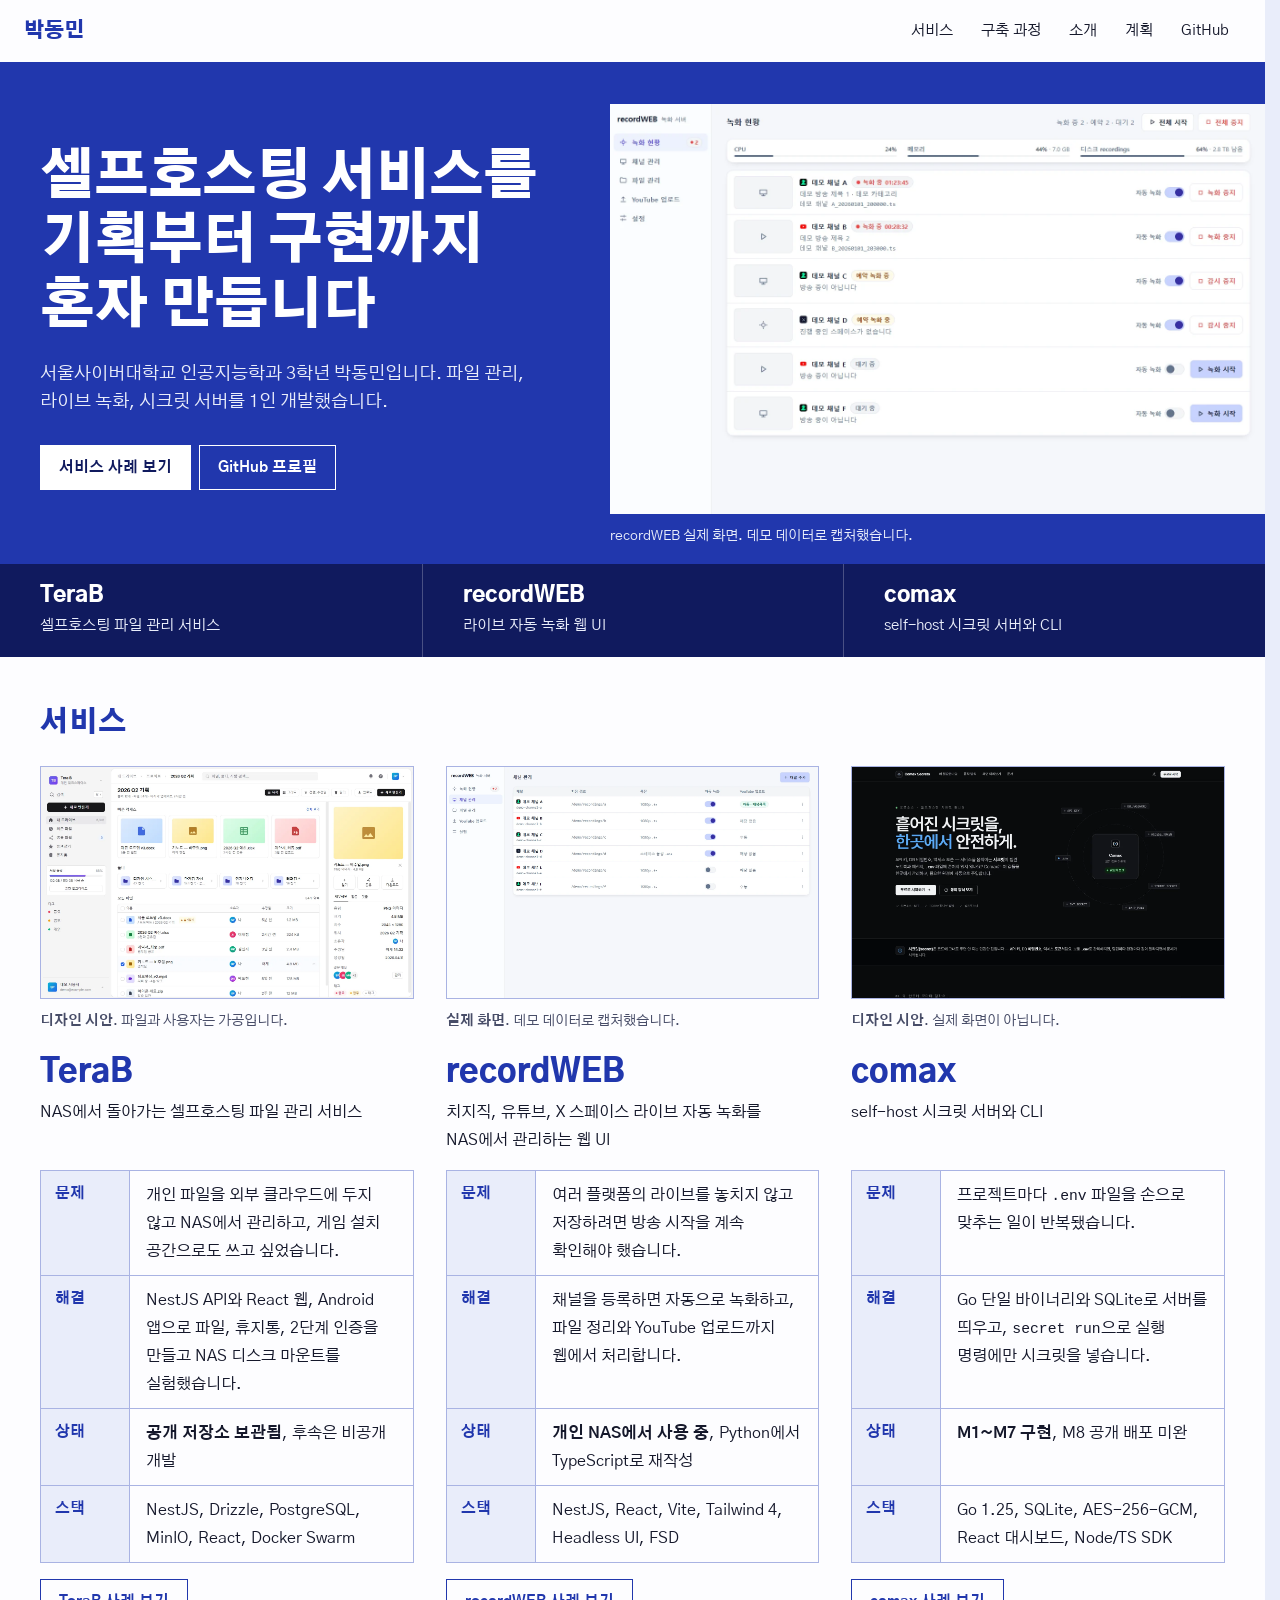
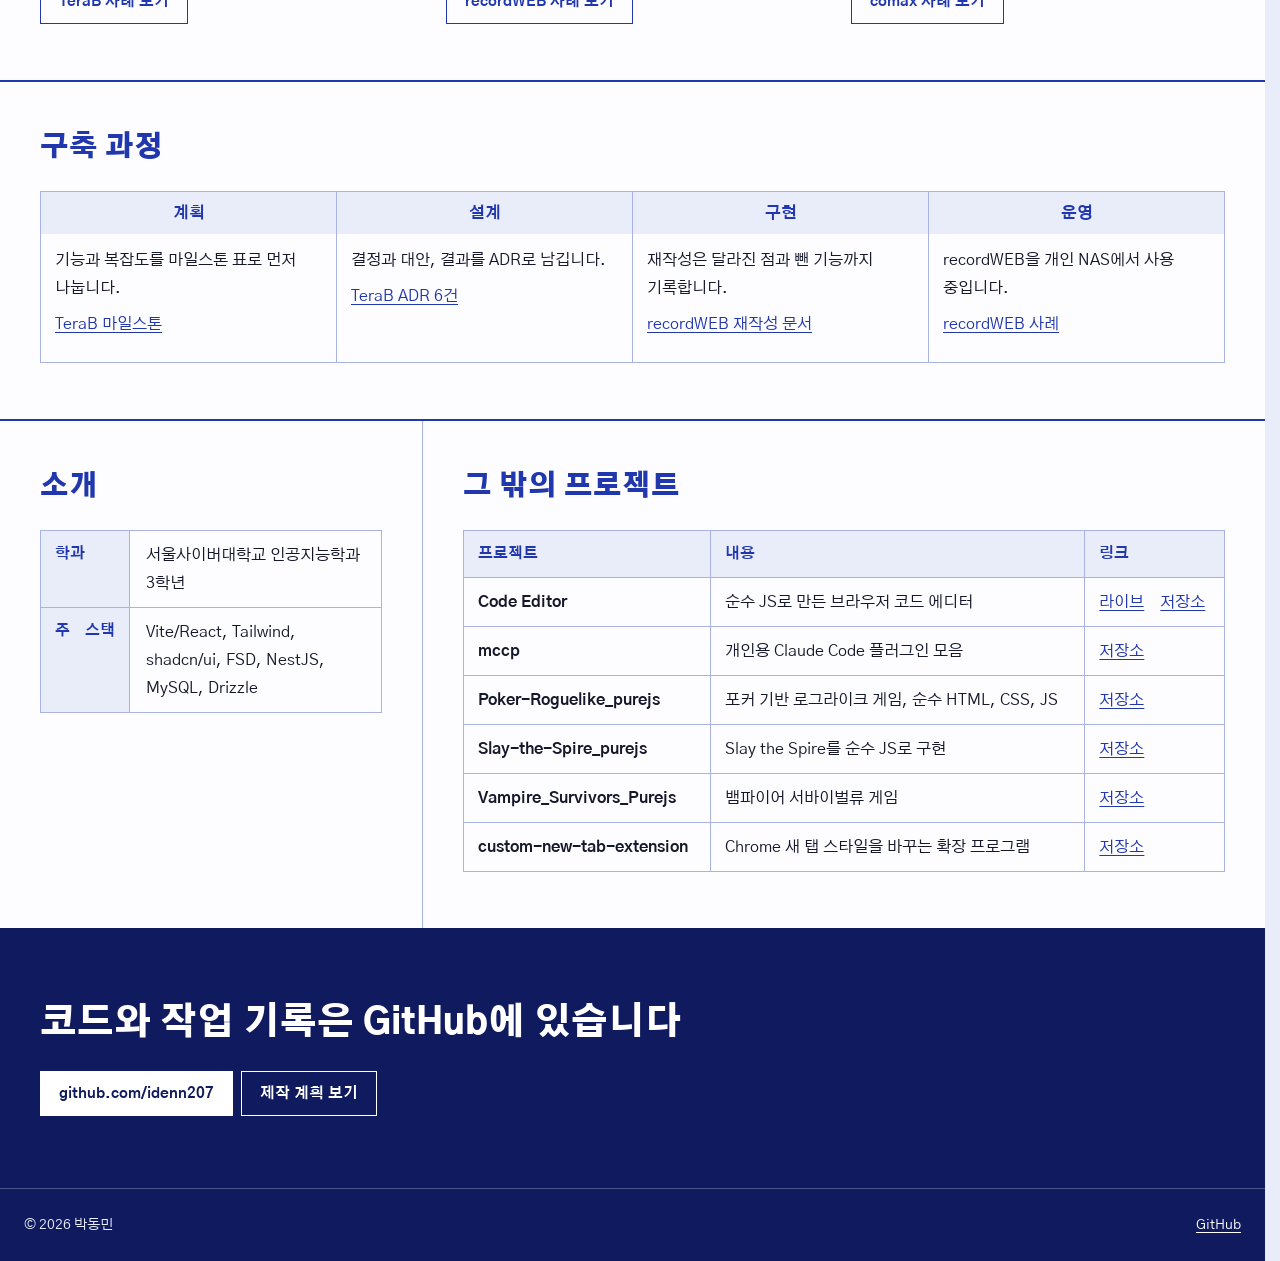
==== commit f89520ce: "feat: 홈을 서비스 중심 랜딩 구조로 재구성 서식 칸과 왼쪽 레일이 첫 화면의 시선을 먼저 가져가 서비스가 1개만 보였고, 제출한 계획수립 드로잉의 구조와도 달랐다. 레일과 기" ====
--- a/index.html
+++ b/index.html
@@ -12,8 +12,10 @@
   <meta property="og:title" content="박동민 포트폴리오 | 직접 만든 서비스 3개">
   <meta property="og:description" content="서울사이버대학교 인공지능학과 3학년 박동민의 포트폴리오입니다. TeraB, recordWEB, comax의 문제, 해결, 코드, 결과를 모았습니다.">
   <meta property="og:url" content="https://idenn207.github.io/">
-  <meta property="og:image" content="https://idenn207.github.io/assets/img/recordweb-dashboard.png">
-  <meta property="og:image:alt" content="recordWEB 녹화 현황 화면">
+  <meta property="og:image" content="https://idenn207.github.io/assets/img/og.png">
+  <meta property="og:image:width" content="1200">
+  <meta property="og:image:height" content="630">
+  <meta property="og:image:alt" content="박동민 포트폴리오 첫 화면. 셀프호스팅 서비스를 기획부터 구현까지 혼자 만든다는 제목과 recordWEB 화면, 서비스 3개의 이름이 있다.">
   <link rel="icon" href="/assets/favicon.svg" type="image/svg+xml">
   <link rel="preload" href="/assets/fonts/GothicA1-Regular.woff2" as="font" type="font/woff2" crossorigin>
   <link rel="stylesheet" href="/css/style.css">
@@ -27,90 +29,90 @@
     <a class="brand" href="/">박동민</a>
     <button class="menu-btn" type="button" aria-expanded="false" aria-controls="nav">메뉴</button>
     <nav id="nav" aria-label="주 메뉴">
-      <a href="/projects/terab/">TeraB</a>
-      <a href="/projects/recordweb/">recordWEB</a>
-      <a href="/projects/comax/">comax</a>
+      <a href="/#services">서비스</a>
+      <a href="/#process">구축 과정</a>
+      <a href="/#about">소개</a>
       <a href="/plan/">계획</a>
       <a href="https://github.com/idenn207">GitHub</a>
     </nav>
   </header>
-  <div class="sheet home">
-    <aside class="rail">
-      <nav class="toc" aria-label="이 페이지 목차">
-        <ol>
-          <li><a href="#services">서비스</a></li>
-          <li><a href="#process">구축 과정</a></li>
-          <li><a href="#about">소개</a></li>
-          <li><a href="#others">그 밖의 프로젝트</a></li>
-        </ol>
-      </nav>
-    </aside>
+  <div class="sheet no-rail">
     <main id="main">
       <section class="hero">
-        <h1>셀프호스팅 서비스를 설계부터 운영까지 직접 만듭니다</h1>
-        <div class="hero-body">
-          <div class="hero-side">
-            <dl class="form">
-              <div><dt>성명</dt><dd>박동민</dd></div>
-              <div><dt>소속</dt><dd>서울사이버대학교 인공지능학과 3학년</dd></div>
-              <div><dt>GitHub</dt><dd><a href="https://github.com/idenn207">idenn207</a></dd></div>
-            </dl>
-            <p class="cta">
-              <a class="btn primary" href="#services">서비스 사례 보기</a>
-              <a class="btn" href="https://github.com/idenn207">GitHub 프로필</a>
-            </p>
-          </div>
-          <figure class="photo">
-            <a href="/projects/recordweb/"><img src="/assets/img/recordweb-dashboard.webp" width="1440" height="900" fetchpriority="high" alt="recordWEB 녹화 현황 화면. CPU, 메모리, 디스크 사용량 아래에 데모 채널 6개의 녹화 상태와 자동 녹화 토글이 보인다."></a>
-            <figcaption>recordWEB 녹화 현황. 데모 데이터로 캡처한 화면입니다.</figcaption>
-          </figure>
+        <div class="hero-copy">
+          <h1>셀프호스팅 서비스를 기획부터 구현까지 혼자 만듭니다</h1>
+          <p>서울사이버대학교 인공지능학과 3학년 박동민입니다. 파일 관리, 라이브 녹화, 시크릿 서버를 1인 개발했습니다.</p>
+          <p class="cta">
+            <a class="btn invert" href="#services">서비스 사례 보기</a>
+            <a class="btn ghost" href="https://github.com/idenn207">GitHub 프로필</a>
+          </p>
         </div>
+        <ul class="lineup">
+          <li><a href="/projects/terab/"><strong>TeraB</strong> <span>셀프호스팅 파일 관리 서비스</span></a></li>
+          <li><a href="/projects/recordweb/"><strong>recordWEB</strong> <span>라이브 자동 녹화 웹 UI</span></a></li>
+          <li><a href="/projects/comax/"><strong>comax</strong> <span>self-host 시크릿 서버와 CLI</span></a></li>
+        </ul>
+        <figure class="hero-shot">
+          <a href="/projects/recordweb/"><img src="/assets/img/recordweb-dashboard.webp" width="1440" height="900" fetchpriority="high" alt="recordWEB 녹화 현황 화면. CPU, 메모리, 디스크 사용량 아래에 데모 채널 6개의 녹화 상태와 자동 녹화 토글이 보인다."></a>
+          <figcaption>recordWEB 실제 화면. 데모 데이터로 캡처했습니다.</figcaption>
+        </figure>
       </section>
 
       <section id="services">
         <h2>서비스</h2>
-        <article class="svc">
-          <div class="svc-name">
-            <h3>TeraB</h3>
-            <p>NAS에서 돌아가는 셀프호스팅 파일 관리 서비스</p>
+        <div class="svcs">
+          <article class="svc">
+            <figure class="shot">
+              <a href="/projects/terab/"><img src="/assets/img/terab-drive.webp" width="1440" height="900" loading="lazy" alt="TeraB 드라이브 디자인 시안. 왼쪽에 메뉴와 저장 용량, 가운데에 빠른 액세스, 폴더, 파일 목록, 오른쪽에 선택한 파일의 세부 정보가 있다."></a>
+              <figcaption><strong>디자인 시안</strong>. 파일과 사용자는 가공입니다.</figcaption>
+            </figure>
+            <div class="svc-name">
+              <h3>TeraB</h3>
+              <p>NAS에서 돌아가는 셀프호스팅 파일 관리 서비스</p>
+            </div>
+            <dl class="form">
+              <div><dt>문제</dt><dd>개인 파일을 외부 클라우드에 두지 않고 NAS에서 관리하고, 게임 설치 공간으로도 쓰고 싶었습니다.</dd></div>
+              <div><dt>해결</dt><dd>NestJS API와 React 웹, Android 앱으로 파일, 휴지통, 2단계 인증을 만들고 NAS 디스크 마운트를 실험했습니다.</dd></div>
+              <div><dt>상태</dt><dd><strong>공개 저장소 보관됨</strong>, 후속은 비공개 개발</dd></div>
+              <div><dt>스택</dt><dd>NestJS, Drizzle, PostgreSQL, MinIO, React, Docker Swarm</dd></div>
+            </dl>
             <a class="btn" href="/projects/terab/">TeraB 사례 보기</a>
-          </div>
-          <dl class="form">
-            <div><dt>문제</dt><dd>개인 파일을 외부 클라우드에 두지 않고 NAS에서 관리하고, 게임 설치 공간으로도 쓰고 싶었습니다.</dd></div>
-            <div><dt>해결</dt><dd>NestJS API와 React 웹, Android 앱으로 파일, 휴지통, 2단계 인증을 만들고 NAS 디스크 마운트를 실험했습니다.</dd></div>
-            <div><dt>상태</dt><dd><strong>공개 저장소 보관됨</strong>, 후속은 비공개 개발</dd></div>
-            <div><dt>스택</dt><dd>NestJS, Drizzle, PostgreSQL, MinIO, React, Docker Swarm</dd></div>
-            <div><dt>역할</dt><dd>1인 개발: 기획, 설계, 구현, 배포</dd></div>
-          </dl>
-        </article>
-        <article class="svc">
-          <div class="svc-name">
-            <h3>recordWEB</h3>
-            <p>치지직, 유튜브, X 스페이스 라이브 자동 녹화를 NAS에서 관리하는 웹 UI</p>
+          </article>
+          <article class="svc">
+            <figure class="shot">
+              <a href="/projects/recordweb/"><img src="/assets/img/recordweb-channels.webp" width="1440" height="900" loading="lazy" alt="recordWEB 채널 관리 화면. 채널, 저장 경로, 품질, 자동 녹화, YouTube 업로드 열로 이루어진 표가 보인다."></a>
+              <figcaption><strong>실제 화면</strong>. 데모 데이터로 캡처했습니다.</figcaption>
+            </figure>
+            <div class="svc-name">
+              <h3>recordWEB</h3>
+              <p>치지직, 유튜브, X 스페이스 라이브 자동 녹화를 NAS에서 관리하는 웹 UI</p>
+            </div>
+            <dl class="form">
+              <div><dt>문제</dt><dd>여러 플랫폼의 라이브를 놓치지 않고 저장하려면 방송 시작을 계속 확인해야 했습니다.</dd></div>
+              <div><dt>해결</dt><dd>채널을 등록하면 자동으로 녹화하고, 파일 정리와 YouTube 업로드까지 웹에서 처리합니다.</dd></div>
+              <div><dt>상태</dt><dd><strong>개인 NAS에서 사용 중</strong>, Python에서 TypeScript로 재작성</dd></div>
+              <div><dt>스택</dt><dd>NestJS, React, Vite, Tailwind 4, Headless UI, FSD</dd></div>
+            </dl>
             <a class="btn" href="/projects/recordweb/">recordWEB 사례 보기</a>
-          </div>
-          <dl class="form">
-            <div><dt>문제</dt><dd>여러 플랫폼의 라이브를 놓치지 않고 저장하려면 방송 시작을 계속 확인해야 했습니다.</dd></div>
-            <div><dt>해결</dt><dd>채널을 등록하면 자동으로 녹화하고, 파일 정리와 YouTube 업로드까지 웹에서 처리합니다.</dd></div>
-            <div><dt>상태</dt><dd><strong>개인 NAS에서 사용 중</strong>, Python에서 TypeScript로 재작성</dd></div>
-            <div><dt>스택</dt><dd>NestJS, React, Vite, Tailwind 4, Headless UI, FSD</dd></div>
-            <div><dt>역할</dt><dd>1인 개발: 기획, 구현, 배포</dd></div>
-          </dl>
-        </article>
-        <article class="svc">
-          <div class="svc-name">
-            <h3>comax</h3>
-            <p>self-host 시크릿 서버와 CLI</p>
+          </article>
+          <article class="svc">
+            <figure class="shot">
+              <a href="/projects/comax/"><img src="/assets/img/comax-home.webp" width="1425" height="900" loading="lazy" alt="comax 소개 페이지 디자인 시안. 어두운 배경에 흩어진 시크릿을 한곳에서 안전하게 관리한다는 제목과, comax 주변을 도는 시크릿 이름들이 있다."></a>
+              <figcaption><strong>디자인 시안</strong>. 실제 화면이 아닙니다.</figcaption>
+            </figure>
+            <div class="svc-name">
+              <h3>comax</h3>
+              <p>self-host 시크릿 서버와 CLI</p>
+            </div>
+            <dl class="form">
+              <div><dt>문제</dt><dd>프로젝트마다 <code>.env</code> 파일을 손으로 맞추는 일이 반복됐습니다.</dd></div>
+              <div><dt>해결</dt><dd>Go 단일 바이너리와 SQLite로 서버를 띄우고, <code>secret run</code>으로 실행 명령에만 시크릿을 넣습니다.</dd></div>
+              <div><dt>상태</dt><dd><strong>M1~M7 구현</strong>, M8 공개 배포 미완</dd></div>
+              <div><dt>스택</dt><dd>Go 1.25, SQLite, AES-256-GCM, React 대시보드, Node/TS SDK</dd></div>
+            </dl>
             <a class="btn" href="/projects/comax/">comax 사례 보기</a>
-          </div>
-          <dl class="form">
-            <div><dt>문제</dt><dd>프로젝트마다 <code>.env</code> 파일을 손으로 맞추는 일이 반복됐습니다.</dd></div>
-            <div><dt>해결</dt><dd>Go 단일 바이너리와 SQLite로 서버를 띄우고, <code>secret run</code>으로 실행 명령에만 시크릿을 넣습니다.</dd></div>
-            <div><dt>상태</dt><dd><strong>M1~M7 구현</strong>, M8 공개 배포 미완</dd></div>
-            <div><dt>스택</dt><dd>Go 1.25, SQLite, AES-256-GCM, React 대시보드, Node/TS SDK</dd></div>
-            <div><dt>역할</dt><dd>1인 개발: 기획, 설계, 구현</dd></div>
-          </dl>
-        </article>
+          </article>
+        </div>
       </section>
 
       <section id="process">
@@ -133,39 +135,44 @@
           </li>
           <li>
             <h3>운영</h3>
-            <p>배포 구성을 코드로 저장소에 둡니다.</p>
-            <a href="https://github.com/idenn207/terab-archived/blob/31548ecbc13676afd0e98f1bb3fcad946689b55b/docker-stack.yml">TeraB Swarm 스택</a>
+            <p>recordWEB을 개인 NAS에서 사용 중입니다.</p>
+            <a href="/projects/recordweb/">recordWEB 사례</a>
           </li>
         </ol>
       </section>
 
-      <section id="about">
-        <h2>소개</h2>
-        <dl class="form">
-          <div><dt>학과</dt><dd>서울사이버대학교 인공지능학과 3학년</dd></div>
-          <div><dt>주 스택</dt><dd>Vite/React, Tailwind, shadcn/ui, FSD, NestJS, MySQL, Drizzle</dd></div>
-        </dl>
-      </section>
+      <div class="split">
+        <section id="about">
+          <h2>소개</h2>
+          <dl class="form">
+            <div><dt>학과</dt><dd>서울사이버대학교 인공지능학과 3학년</dd></div>
+            <div><dt>주 스택</dt><dd>Vite/React, Tailwind, shadcn/ui, FSD, NestJS, MySQL, Drizzle</dd></div>
+          </dl>
+        </section>
 
-      <section id="others">
-        <h2>그 밖의 프로젝트</h2>
-        <table class="ledger">
-          <thead><tr><th scope="col">프로젝트</th><th scope="col">내용</th><th scope="col">링크</th></tr></thead>
-          <tbody>
-            <tr><th scope="row">Code Editor</th><td>순수 JS로 만든 브라우저 코드 에디터</td><td><a href="https://idenn207.github.io/Code_Editor_purejs_v2/">라이브</a> <a href="https://github.com/idenn207/Code_Editor_purejs_v2">저장소</a></td></tr>
-            <tr><th scope="row">mccp</th><td>개인용 Claude Code 플러그인 모음</td><td><a href="https://github.com/idenn207/mccp">저장소</a></td></tr>
-            <tr><th scope="row">Poker-Roguelike_purejs</th><td>포커 기반 로그라이크 게임, 순수 HTML, CSS, JS</td><td><a href="https://github.com/idenn207/Poker-Roguelike_purejs">저장소</a></td></tr>
-            <tr><th scope="row">Slay-the-Spire_purejs</th><td>Slay the Spire를 순수 JS로 구현</td><td><a href="https://github.com/idenn207/Slay-the-Spire_purejs">저장소</a></td></tr>
-            <tr><th scope="row">Vampire_Survivors_Purejs</th><td>뱀파이어 서바이벌류 게임</td><td><a href="https://github.com/idenn207/Vampire_Survivors_Purejs">저장소</a></td></tr>
-            <tr><th scope="row">custom-new-tab-extension</th><td>Chrome 새 탭 스타일을 바꾸는 확장 프로그램</td><td><a href="https://github.com/idenn207/custom-new-tab-extension">저장소</a></td></tr>
-          </tbody>
-        </table>
-      </section>
+        <section id="others">
+          <h2>그 밖의 프로젝트</h2>
+          <table class="ledger">
+            <thead><tr><th scope="col">프로젝트</th><th scope="col">내용</th><th scope="col">링크</th></tr></thead>
+            <tbody>
+              <tr><th scope="row">Code Editor</th><td>순수 JS로 만든 브라우저 코드 에디터</td><td><a href="https://idenn207.github.io/Code_Editor_purejs_v2/">라이브</a> <a href="https://github.com/idenn207/Code_Editor_purejs_v2">저장소</a></td></tr>
+              <tr><th scope="row">mccp</th><td>개인용 Claude Code 플러그인 모음</td><td><a href="https://github.com/idenn207/mccp">저장소</a></td></tr>
+              <tr><th scope="row">Poker-Roguelike_purejs</th><td>포커 기반 로그라이크 게임, 순수 HTML, CSS, JS</td><td><a href="https://github.com/idenn207/Poker-Roguelike_purejs">저장소</a></td></tr>
+              <tr><th scope="row">Slay-the-Spire_purejs</th><td>Slay the Spire를 순수 JS로 구현</td><td><a href="https://github.com/idenn207/Slay-the-Spire_purejs">저장소</a></td></tr>
+              <tr><th scope="row">Vampire_Survivors_Purejs</th><td>뱀파이어 서바이벌류 게임</td><td><a href="https://github.com/idenn207/Vampire_Survivors_Purejs">저장소</a></td></tr>
+              <tr><th scope="row">custom-new-tab-extension</th><td>Chrome 새 탭 스타일을 바꾸는 확장 프로그램</td><td><a href="https://github.com/idenn207/custom-new-tab-extension">저장소</a></td></tr>
+            </tbody>
+          </table>
+        </section>
+      </div>
     </main>
   </div>
   <section class="contact" aria-labelledby="contact-title">
     <h2 id="contact-title">코드와 작업 기록은 GitHub에 있습니다</h2>
-    <a class="btn invert" href="https://github.com/idenn207">github.com/idenn207</a>
+    <p class="cta">
+      <a class="btn invert" href="https://github.com/idenn207">github.com/idenn207</a>
+      <a class="btn ghost" href="/plan/">제작 계획 보기</a>
+    </p>
   </section>
   <footer class="site-foot">
     <span>&copy; 2026 박동민</span>
--- a/css/style.css
+++ b/css/style.css
@@ -45,11 +45,16 @@
   color: var(--text);
   word-break: keep-all;
   overflow-wrap: anywhere;
+  display: flex;
+  flex-direction: column;
+  min-height: 100vh;
 }
 
 ::selection { background: var(--ink); color: #fff; }
 
 :focus-visible { outline: 2px solid var(--ink); outline-offset: 2px; }
+/* 뒤로 탭할 때 포커스가 고정 머리글과 목차 아래로 숨지 않게 한다 */
+a, pre { scroll-margin-block: calc(var(--head) + 12px); }
 
 a { color: var(--ink); text-underline-offset: 3px; }
 a:hover { color: var(--ink-deep); text-decoration-thickness: 2px; }
@@ -87,6 +92,7 @@
   align-items: center;
   justify-content: space-between;
   gap: 4px 24px;
+  width: 100%;
   max-width: 1440px;
   min-height: var(--head);
   margin-inline: auto;
@@ -98,18 +104,21 @@
 #nav { display: flex; flex-wrap: wrap; gap: 4px; }
 #nav a { padding: 8px 12px; color: var(--text); font-size: 15px; text-decoration: none; white-space: nowrap; }
 #nav a:hover { color: var(--ink); background: var(--tint); }
-#nav a[aria-current='page'] { color: var(--ink); font-weight: 700; box-shadow: inset 0 -2px var(--ink); }
+#nav a[aria-current] { color: var(--ink); box-shadow: inset 0 -2px var(--ink); }
 .menu-btn { display: none; }
 
 /* 서식 틀: 왼쪽 잉크 레일과 본문 */
 .sheet {
   display: grid;
   grid-template-columns: 208px minmax(0, 1fr);
+  flex-grow: 1;
+  width: 100%;
   max-width: 1440px;
   margin-inline: auto;
   background: var(--paper);
 }
 .sheet.no-rail { grid-template-columns: minmax(0, 1fr); }
+.no-rail .case-head { border-bottom: 0; }
 .rail { background: var(--ink); }
 .toc { position: sticky; top: var(--head); }
 .toc ol { position: relative; margin: 0; padding: 0; list-style: none; }
@@ -134,8 +143,7 @@
   border-bottom: 2px solid var(--ink);
   scroll-margin-top: var(--head);
 }
-main section:last-child { min-height: calc(100vh - var(--head) - 112px); border-bottom: 0; }
-.home main section:last-child { min-height: calc(100vh - var(--head) - 360px); }
+main > section:last-child { min-height: calc(100vh - var(--head) - 112px); border-bottom: 0; }
 main h3 { margin: 32px 0 12px; }
 
 /* 기입 칸 */
@@ -175,25 +183,52 @@
 .btn.primary:hover { background: var(--ink-deep); border-color: var(--ink-deep); color: #fff; }
 .cta { display: flex; flex-wrap: wrap; gap: 8px; margin: 16px 0 0; }
 
-/* 첫 화면 */
-.hero { padding: 0; }
-.hero h1 {
-  padding: 44px var(--gap) 40px;
-  font-size: clamp(2rem, 4.4vw, 4rem);
-  border-bottom: 1px solid var(--rule);
-}
-.hero-body { display: grid; grid-template-columns: 24rem minmax(0, 1fr); }
-.hero-side { padding: 32px 24px 32px var(--gap); }
-.photo { margin: 0; padding: 32px var(--gap) 28px 32px; background: var(--tint); border-left: 1px solid var(--rule); }
-.photo img { display: block; width: 100%; height: auto; border: 1px solid var(--ink); }
-.photo figcaption { margin-top: 10px; font-size: 14px; color: var(--muted); }
-
-/* 서비스 장부 */
-.svc { display: grid; grid-template-columns: 19rem minmax(0, 1fr); gap: 24px; padding: 28px 0; border-top: 1px solid var(--rule); }
-.svc:first-of-type { border-top: 0; padding-top: 0; }
-.svc:last-child { padding-bottom: 0; }
-.svc h3 { margin: 0 0 8px; font-size: 32px; font-weight: 900; }
-.svc-name p { margin-bottom: 16px; }
+/* 첫 화면: 잉크 면 위에 정체, 서비스 3개, 실제 화면 */
+.hero {
+  display: grid;
+  grid-template-columns: minmax(0, 6fr) minmax(0, 7fr);
+  column-gap: 48px;
+  padding: 0;
+  background: var(--ink);
+  color: #fff;
+  border-bottom: 0;
+}
+.hero ::selection { background: #fff; color: var(--ink); }
+.hero :focus-visible { outline-color: #fff; }
+.hero-copy { align-self: center; padding: 48px 0 40px var(--gap); }
+.hero h1 { color: #fff; font-size: clamp(2.25rem, 4.2vw, 3.75rem); }
+.hero-copy p { margin: 20px 0 0; font-size: 18px; line-height: 1.6; color: var(--tint); }
+.hero-copy .cta { margin-top: 28px; }
+.hero-shot { grid-column: 2; grid-row: 1; margin: 0; padding-top: 40px; }
+.hero-shot img { display: block; width: 100%; height: auto; }
+.hero-shot figcaption { padding: 10px var(--gap) 16px 0; font-size: 14px; color: var(--tint); }
+.lineup {
+  grid-column: 1 / -1;
+  display: grid;
+  grid-template-columns: repeat(3, minmax(0, 1fr));
+  max-width: none;
+  margin: 0;
+  padding: 0;
+  list-style: none;
+  background: var(--ink-deep);
+}
+.lineup li { margin: 0; }
+.lineup li + li { border-left: 1px solid rgb(255 255 255 / 0.24); }
+.lineup a { display: block; height: 100%; padding: 16px var(--gap) 18px; color: #fff; text-decoration: none; }
+.lineup a:hover { background: var(--ink); color: #fff; }
+.lineup strong { display: block; font-size: 22px; font-weight: 900; line-height: 1.4; }
+.lineup span { color: var(--tint); font-size: 15px; }
+
+/* 서비스: 열 사이 행 높이를 subgrid로 맞춘다 */
+.svcs { display: grid; grid-template-columns: repeat(3, minmax(0, 1fr)); gap: 0 32px; }
+.svc { display: grid; grid-row: span 7; grid-template-rows: subgrid; row-gap: 0; }
+.svc .shot { margin: 0; }
+.svc .shot img { aspect-ratio: 8 / 5; object-fit: cover; object-position: left top; }
+.svc-name { margin: 16px 0; }
+.svc h3 { margin: 0 0 4px; font-size: 32px; font-weight: 900; }
+.svc-name p { margin: 0; }
+.svc .form { grid-row: span 4; grid-template-rows: subgrid; }
+.svc .btn { justify-self: start; margin-top: 16px; }
 
 /* 구축 과정: 결재란 */
 .steps {
@@ -210,12 +245,18 @@
 .steps h3 { margin: 0 0 12px; padding: 10px; background: var(--tint); font-size: 16px; text-align: center; }
 .steps p, .steps a { display: block; margin: 0 14px 8px; }
 
+/* 소개와 그 밖의 프로젝트 */
+.split { display: grid; grid-template-columns: minmax(0, 1fr) minmax(0, 2fr); }
+.split section { border-bottom: 0; }
+.split section + section { border-left: 1px solid var(--rule); }
+
 /* 표 */
 .ledger { width: 100%; border-collapse: collapse; }
 .ledger th, .ledger td { padding: 10px 14px; border: 1px solid var(--rule); text-align: left; vertical-align: top; }
 .ledger thead th { background: var(--tint); color: var(--ink); font-size: 15px; font-weight: 700; white-space: nowrap; }
 .ledger tbody th { font-weight: 700; }
 .ledger td a + a { margin-left: 12px; }
+.note { margin: 16px 0 0; }
 
 /* 코드와 그림 */
 .code { margin: 24px 0 0; }
@@ -250,32 +291,41 @@
 .shot img { display: block; width: 100%; height: auto; border: 1px solid var(--rule); }
 .shot figcaption, .diagram figcaption { margin-top: 10px; font-size: 14px; color: var(--muted); }
 
-.diagram { margin: 24px 0 0; }
+.diagram { margin: 24px 0 0; container-type: inline-size; }
 .diagram svg { display: block; width: 100%; max-width: 880px; height: auto; }
 .diagram .tall { display: none; max-width: 350px; }
 .diagram marker path { fill: var(--ink); }
 .edge { fill: none; stroke: var(--ink); stroke-width: 1.5; }
 .node rect { fill: var(--tint); stroke: var(--ink); }
 .node text { fill: var(--text); font-size: 15px; font-weight: 700; text-anchor: middle; }
-.node .sub { fill: var(--muted); font-size: 13px; font-weight: 400; }
+.node .sub { fill: var(--muted); font-size: 14px; font-weight: 400; }
 .grp { fill: var(--ink); font-size: 14px; font-weight: 700; }
+/* SVG 글자는 폭 따라 줄어든다. 이 폭 아래로는 12px 밑이 되므로 세로 그림으로 바꾼다 */
+@container (max-width: 759px) {
+  .diagram .wide { display: none; }
+  .diagram .tall { display: block; }
+}
 
 /* 하단 */
 .case-head h1 { font-size: clamp(2.75rem, 6vw, 5rem); }
 .case-head p { margin: 8px 0 24px; font-size: 20px; line-height: 1.5; }
 .case-head .cta { margin-top: 16px; }
 
-.contact { padding: 72px max(248px, calc((100vw - 1440px) / 2 + 248px)); background: var(--ink-deep); color: #fff; }
+.contact { padding: 72px max(248px, calc((100% - 1440px) / 2 + 248px)); background: var(--ink-deep); color: #fff; }
+.no-rail ~ .contact { padding-inline: max(var(--gap), calc((100% - 1440px) / 2 + var(--gap))); }
 .contact h2 { margin-bottom: 24px; color: #fff; font-size: clamp(1.5rem, 3vw, 2.25rem); }
+.contact .cta { margin: 0; max-width: none; }
 .btn.invert { background: #fff; border-color: #fff; color: var(--ink-deep); }
 .btn.invert:hover { background: var(--tint); color: var(--ink-deep); }
+.btn.ghost { background: transparent; border-color: #fff; color: #fff; }
+.btn.ghost:hover { background: rgb(255 255 255 / 0.14); color: #fff; }
 .contact :focus-visible, .site-foot :focus-visible { outline-color: #fff; }
 
 .site-foot {
   display: flex;
   justify-content: space-between;
   gap: 16px;
-  padding: 24px max(24px, calc((100vw - 1440px) / 2 + 24px));
+  padding: 24px max(24px, calc((100% - 1440px) / 2 + 24px));
   background: var(--ink-deep);
   color: var(--tint);
   border-top: 1px solid rgb(255 255 255 / 0.24);
@@ -285,8 +335,20 @@
 .site-foot a:hover { color: var(--tint); }
 
 @media (max-width: 1240px) {
-  .svc { grid-template-columns: minmax(0, 1fr); gap: 12px; }
-  .hero-body { grid-template-columns: 22rem minmax(0, 1fr); }
+  .svcs { grid-template-columns: minmax(0, 1fr); }
+  .svc {
+    grid-row: auto;
+    grid-template: 'shot form' auto 'name form' auto 'btn form' 1fr / minmax(0, 1fr) minmax(0, 1fr);
+    column-gap: 24px;
+    padding: 24px 0;
+    border-top: 1px solid var(--rule);
+  }
+  .svc:first-child { padding-top: 0; border-top: 0; }
+  .svc:last-child { padding-bottom: 0; }
+  .svc .shot { grid-area: shot; }
+  .svc-name { grid-area: name; }
+  .svc .form { grid-area: form; align-self: start; grid-template-rows: none; }
+  .svc .btn { grid-area: btn; align-self: start; margin-top: 0; }
 }
 
 @media (max-width: 1000px) {
@@ -298,11 +360,13 @@
   .toc ol { display: flex; overflow-x: auto; scrollbar-width: none; }
   .toc a { padding: 12px 16px; border-bottom: 0; white-space: nowrap; }
   main section, .case-head { padding-top: 36px; padding-bottom: 40px; scroll-margin-top: calc(var(--head) + 12px); }
-  .hero { padding: 0; }
-  .hero h1 { padding-top: 32px; padding-bottom: 28px; }
-  .hero-body { grid-template-columns: minmax(0, 1fr); }
-  .hero-side { padding: 24px var(--gap); }
-  .photo { padding: 20px var(--gap); border-left: 0; border-top: 1px solid var(--rule); }
+  .hero { grid-template-columns: minmax(0, 1fr); }
+  .hero-copy { padding: 32px var(--gap); }
+  .hero-shot { grid-column: 1; grid-row: auto; padding: 24px var(--gap) 8px; }
+  .hero-shot figcaption { padding-right: 0; }
+  .lineup a { padding-inline: var(--gap); }
+  .split { grid-template-columns: minmax(0, 1fr); }
+  .split section + section { border-left: 0; border-top: 2px solid var(--ink); }
   .steps { grid-template-columns: repeat(2, minmax(0, 1fr)); }
   .contact { padding: 56px var(--gap); }
 }
@@ -332,18 +396,24 @@
   }
   .js #nav.open { display: block; }
   .js #nav a { display: block; padding: 12px; }
+  .toc a { padding-inline: 14px; }
   .steps { grid-template-columns: minmax(0, 1fr); }
+  .lineup { grid-template-columns: minmax(0, 1fr); }
+  .lineup li + li { border-left: 0; border-top: 1px solid rgb(255 255 255 / 0.24); }
+  .lineup a { padding-block: 12px 14px; }
+  .svc { grid-template: none / minmax(0, 1fr); }
+  .svc .shot, .svc-name, .svc .form, .svc .btn { grid-area: auto; }
+  .svc .btn { margin-top: 16px; }
   .form > div { grid-template-columns: 4.75rem minmax(0, 1fr); }
   .form dt { padding-inline: 10px; }
   .form dd { padding-inline: 12px; }
-  .diagram .wide { display: none; }
-  .diagram .tall { display: block; }
   .ledger, .ledger tbody, .ledger tr, .ledger th, .ledger td { display: block; width: 100%; }
   .ledger { border-top: 1px solid var(--rule); }
   .ledger thead { position: absolute; width: 1px; height: 1px; overflow: hidden; clip-path: inset(50%); }
   .ledger tr { padding: 10px 14px; border: 1px solid var(--rule); border-top: 0; }
   .ledger th, .ledger td { padding: 0; border: 0; }
   .ledger tbody th { color: var(--ink); }
+  .ledger td[data-label]::before { content: attr(data-label) ': '; color: var(--muted); }
   .site-foot { padding-inline: 20px; }
 }
 
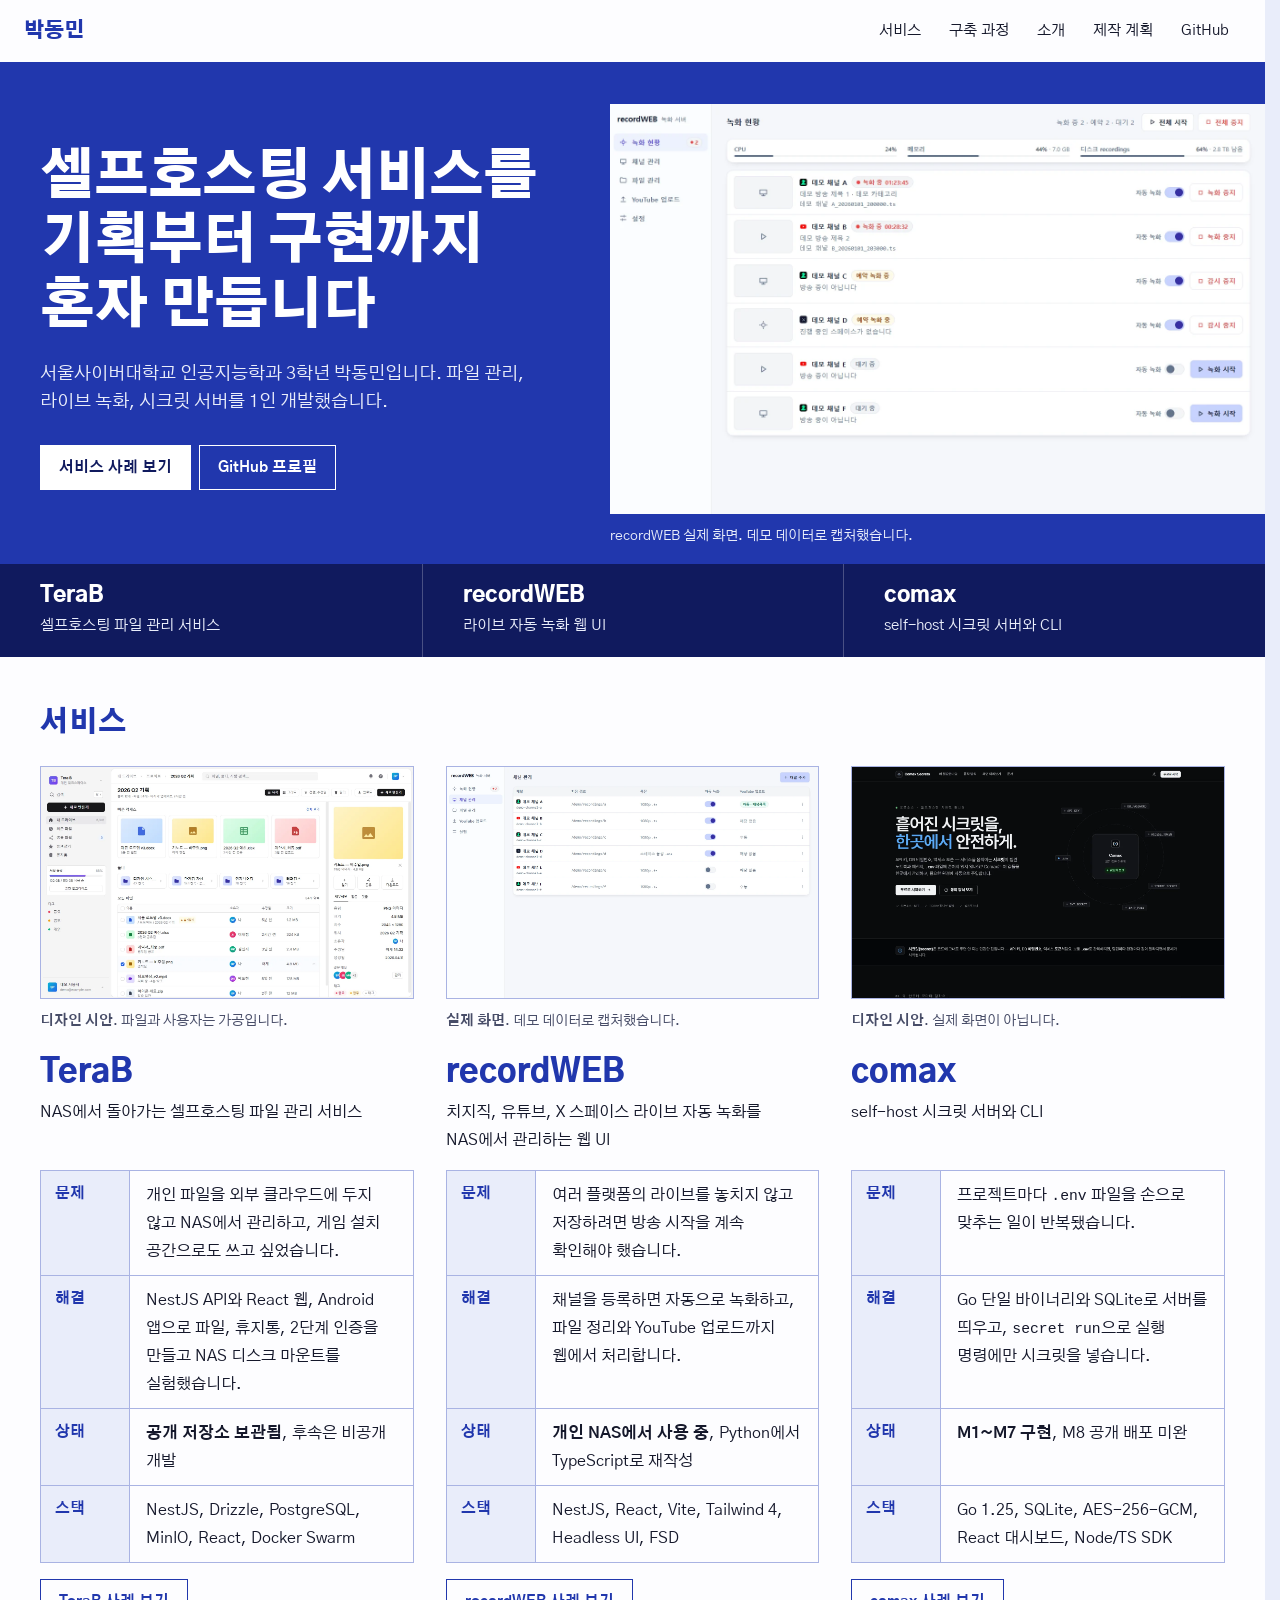
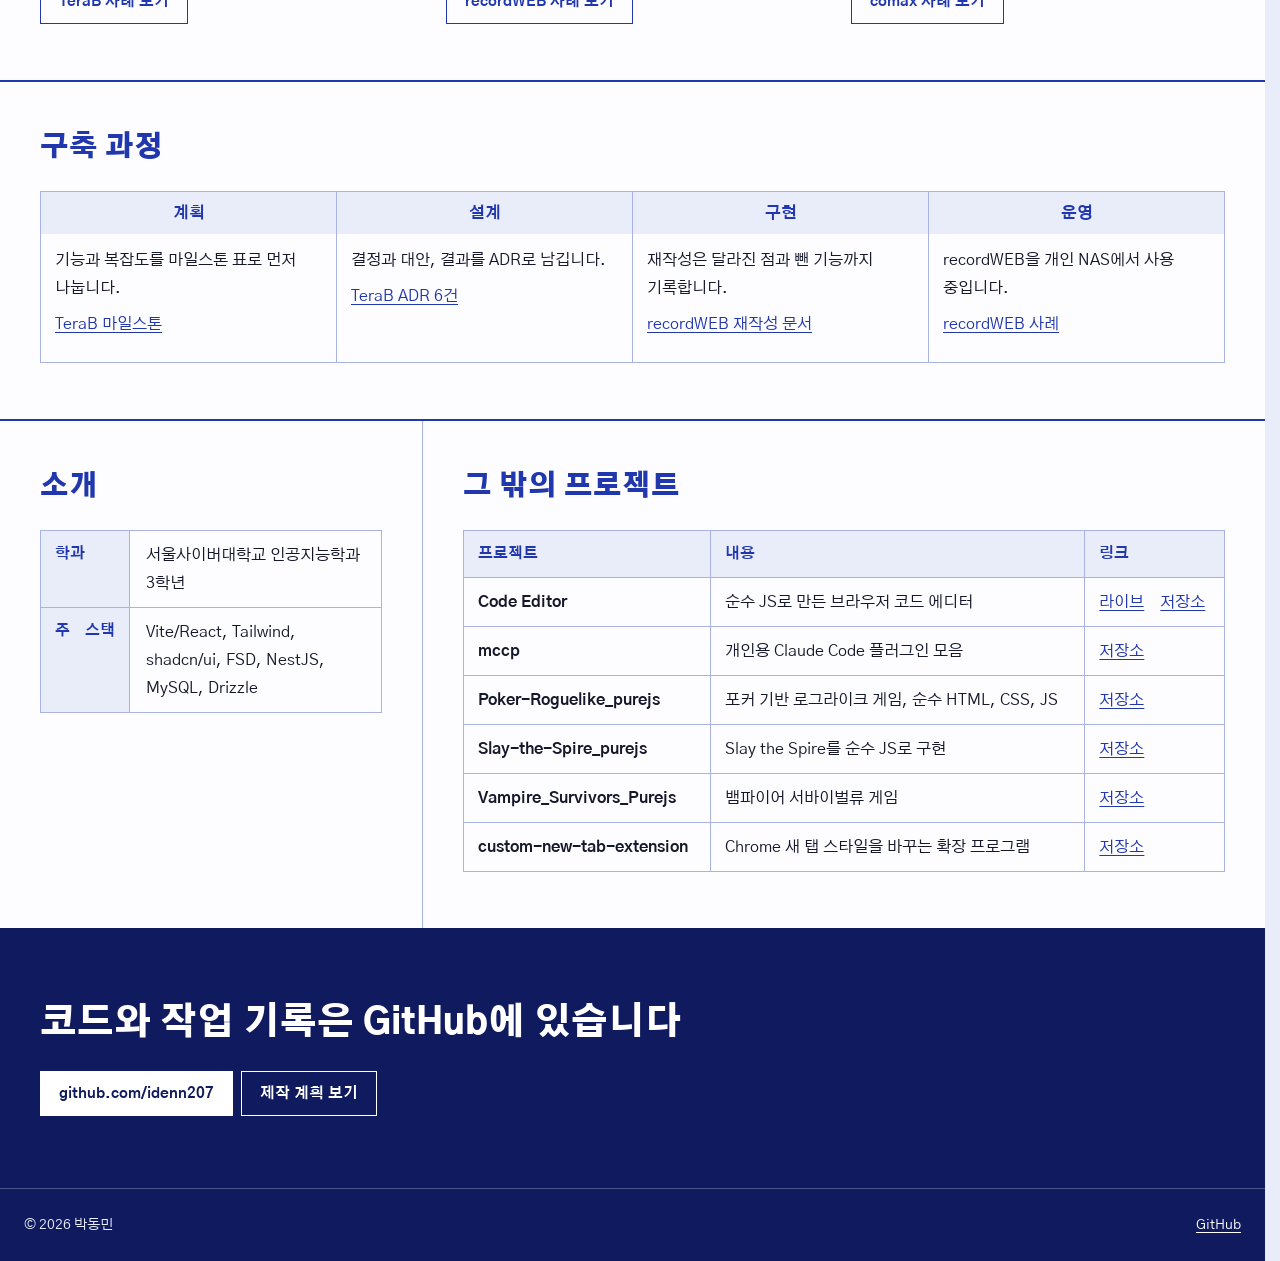
==== commit 15482b5a: "docs: 제작 계획을 제출한 계획수립 시트와 일치시킴 시트를 고친 뒤 페이지를 맞추지 않아 버전관리, 디자인 기준과 템플릿 선정 문구가 서로 달랐다. 상태 열은 시트에 없고 변경" ====
--- a/index.html
+++ b/index.html
@@ -32,7 +32,7 @@
       <a href="/#services">서비스</a>
       <a href="/#process">구축 과정</a>
       <a href="/#about">소개</a>
-      <a href="/plan/">계획</a>
+      <a href="/plan/">제작 계획</a>
       <a href="https://github.com/idenn207">GitHub</a>
     </nav>
   </header>
--- a/css/style.css
+++ b/css/style.css
@@ -251,10 +251,12 @@
 .split section + section { border-left: 1px solid var(--rule); }
 
 /* 표 */
-.ledger { width: 100%; border-collapse: collapse; }
+/* anywhere는 최소 폭을 없애 자동 열폭이 낱말 중간을 쪼갠다. 표에서는 넘칠 때만 끊는다 */
+.ledger { width: 100%; border-collapse: collapse; overflow-wrap: break-word; }
 .ledger th, .ledger td { padding: 10px 14px; border: 1px solid var(--rule); text-align: left; vertical-align: top; }
 .ledger thead th { background: var(--tint); color: var(--ink); font-size: 15px; font-weight: 700; white-space: nowrap; }
-.ledger tbody th { font-weight: 700; }
+.ledger tbody th { font-weight: 700; white-space: nowrap; }
+.ledger time { white-space: nowrap; }
 .ledger td a + a { margin-left: 12px; }
 .note { margin: 16px 0 0; }
 
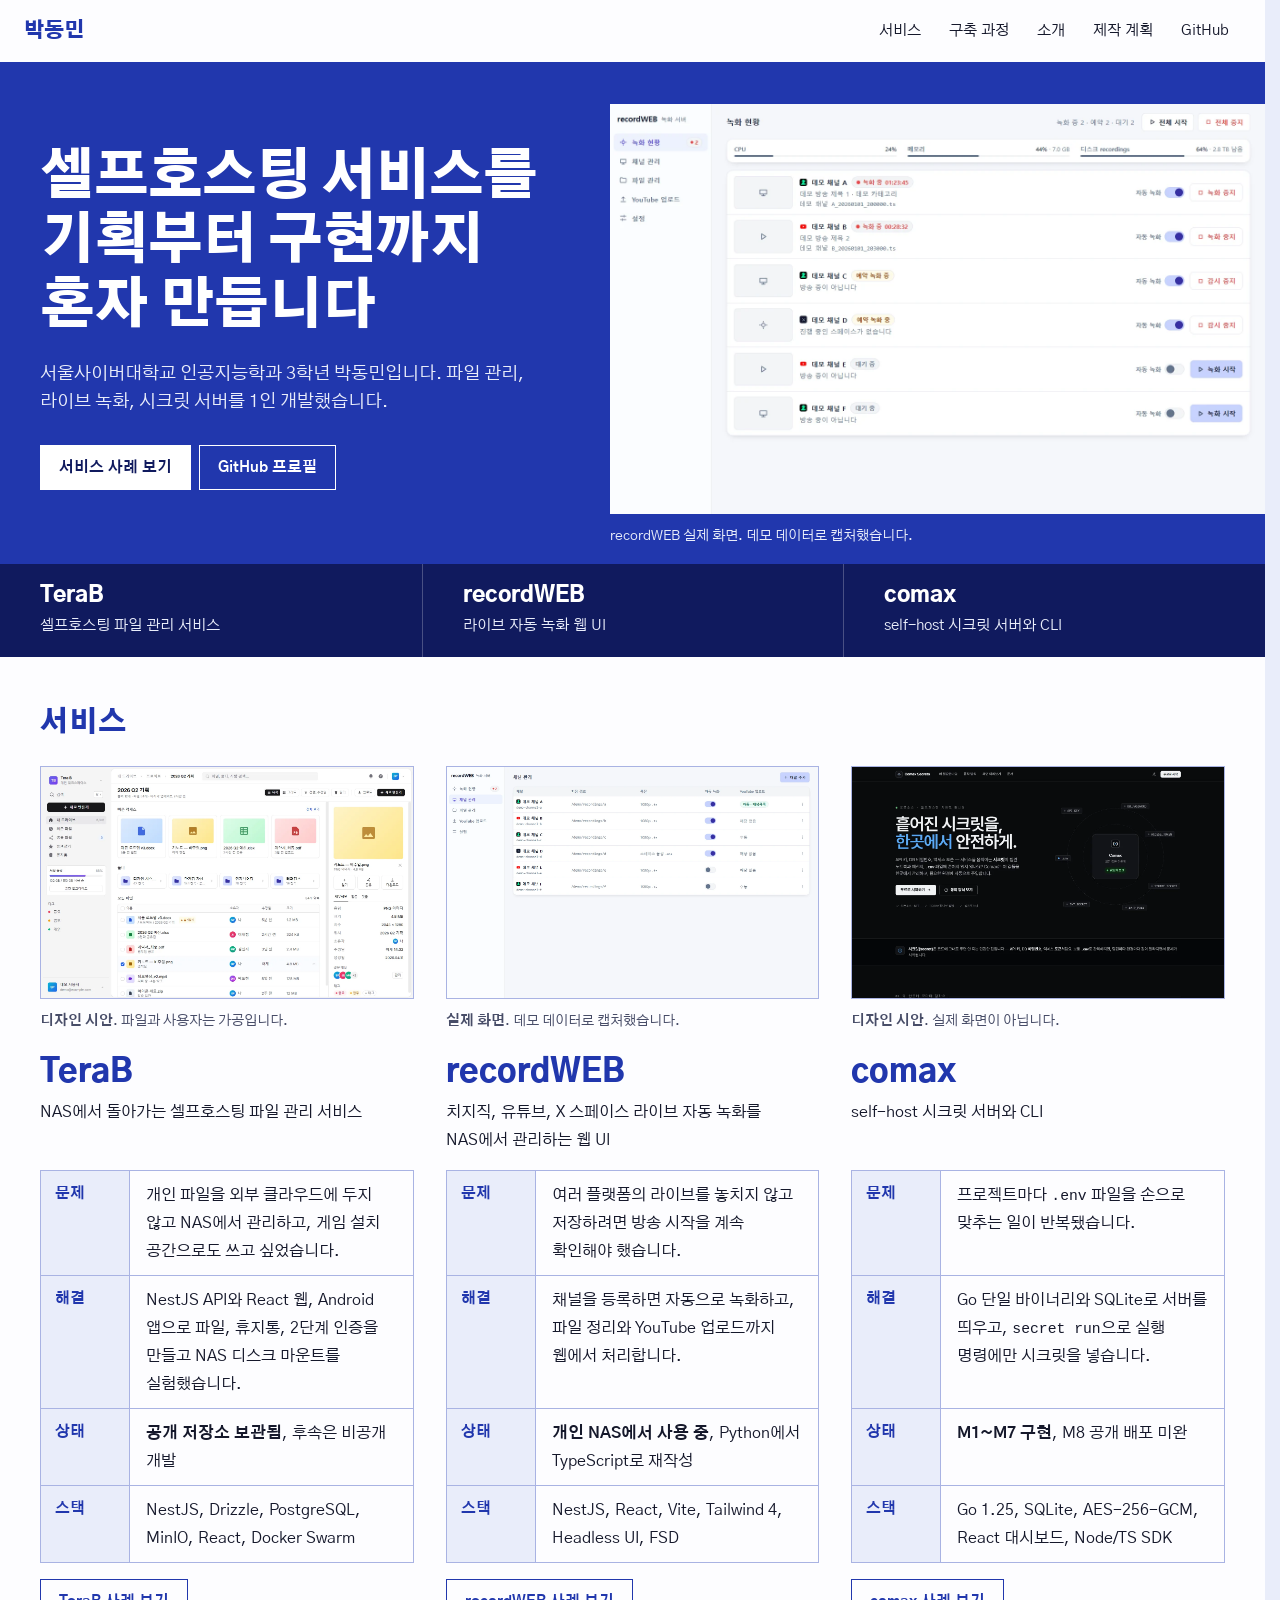
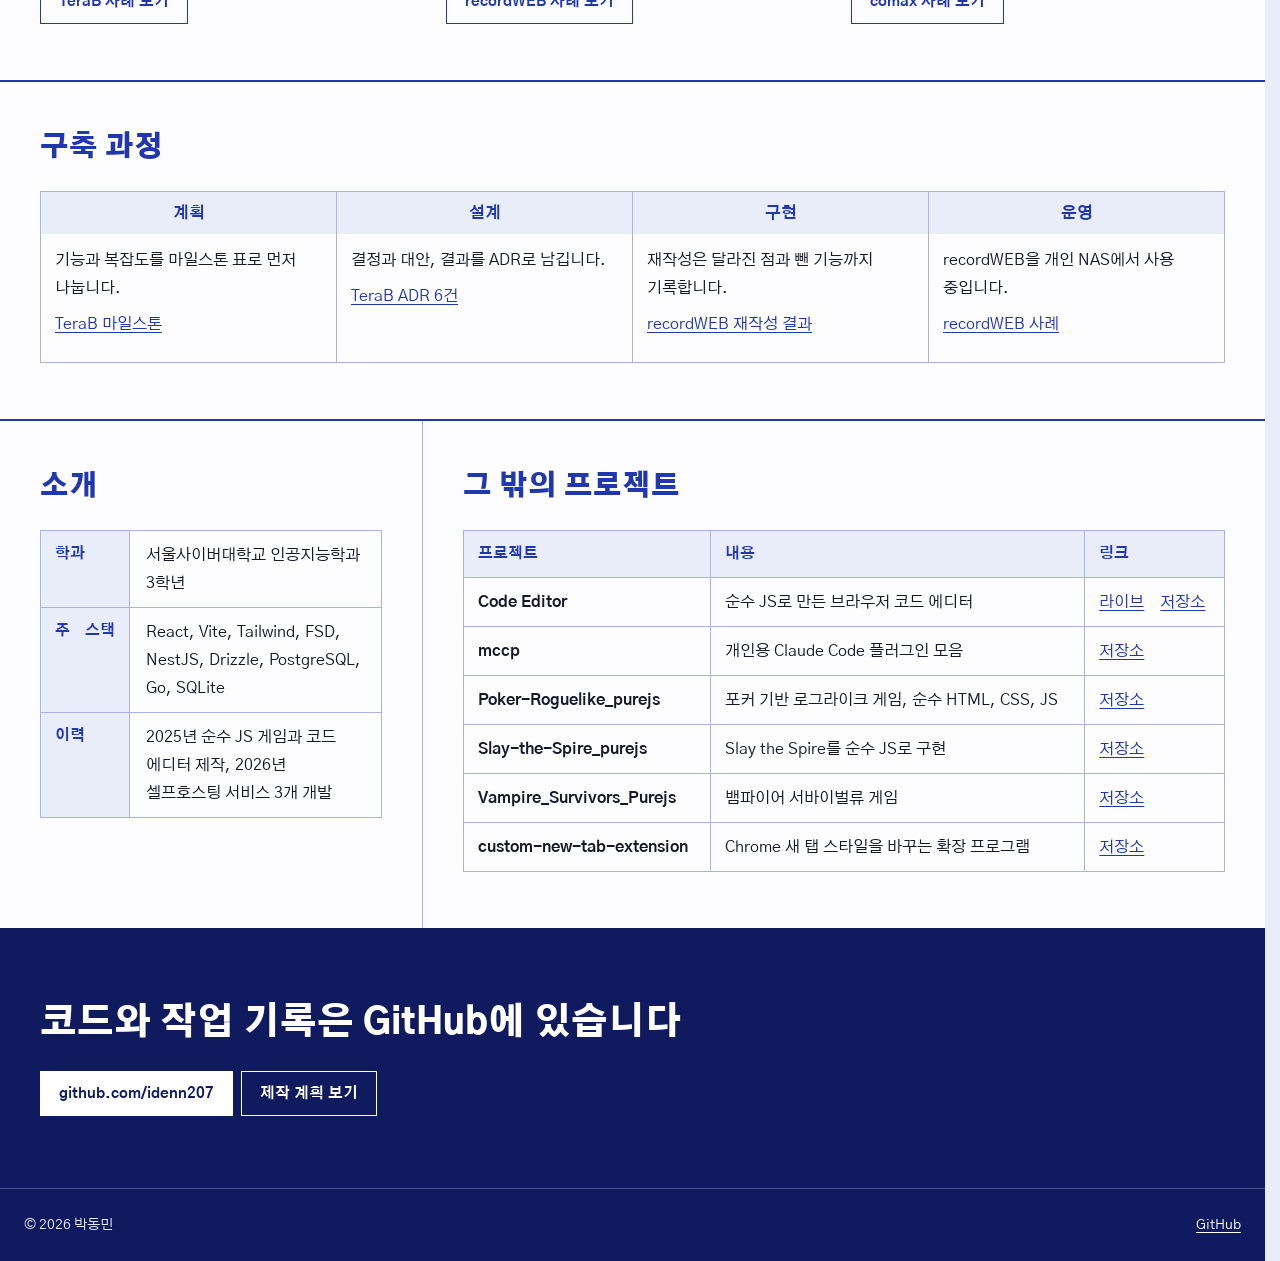
==== commit 609c859a: "fix: 외부 문서 링크를 사이트 안 내용으로 대체하고 사례 근거 보강 공개 범위 점검에 따라 저장소 문서 직접 링크 일부를 지우고 필요한 내용은 사이트에 옮겼다.  - recor" ====
--- a/index.html
+++ b/index.html
@@ -20,7 +20,7 @@
   <link rel="preload" href="/assets/fonts/GothicA1-Regular.woff2" as="font" type="font/woff2" crossorigin>
   <link rel="stylesheet" href="/css/style.css">
   <script>document.documentElement.classList.add('js')</script>
-  <script src="/js/main.js" defer></script>
+  <script src="/js/main.js" defer onerror="document.documentElement.classList.remove('js')"></script>
   <script type="application/ld+json">{"@context":"https://schema.org","@type":"Person","name":"박동민","url":"https://idenn207.github.io/","sameAs":["https://github.com/idenn207"]}</script>
 </head>
 <body>
@@ -131,7 +131,7 @@
           <li>
             <h3>구현</h3>
             <p>재작성은 달라진 점과 뺀 기능까지 기록합니다.</p>
-            <a href="https://github.com/idenn207/recordWEB/blob/0a58212e84acd8775c9ef03bb01385a74f0c07e3/docs/typescript-rewrite.md">recordWEB 재작성 문서</a>
+            <a href="/projects/recordweb/#result">recordWEB 재작성 결과</a>
           </li>
           <li>
             <h3>운영</h3>
@@ -146,7 +146,8 @@
           <h2>소개</h2>
           <dl class="form">
             <div><dt>학과</dt><dd>서울사이버대학교 인공지능학과 3학년</dd></div>
-            <div><dt>주 스택</dt><dd>Vite/React, Tailwind, shadcn/ui, FSD, NestJS, MySQL, Drizzle</dd></div>
+            <div><dt>주 스택</dt><dd>React, Vite, Tailwind, FSD, NestJS, Drizzle, PostgreSQL, Go, SQLite</dd></div>
+            <div><dt>이력</dt><dd>2025년 순수 JS 게임과 코드 에디터 제작, 2026년 셀프호스팅 서비스 3개 개발</dd></div>
           </dl>
         </section>
 
@@ -155,12 +156,12 @@
           <table class="ledger">
             <thead><tr><th scope="col">프로젝트</th><th scope="col">내용</th><th scope="col">링크</th></tr></thead>
             <tbody>
-              <tr><th scope="row">Code Editor</th><td>순수 JS로 만든 브라우저 코드 에디터</td><td><a href="https://idenn207.github.io/Code_Editor_purejs_v2/">라이브</a> <a href="https://github.com/idenn207/Code_Editor_purejs_v2">저장소</a></td></tr>
-              <tr><th scope="row">mccp</th><td>개인용 Claude Code 플러그인 모음</td><td><a href="https://github.com/idenn207/mccp">저장소</a></td></tr>
-              <tr><th scope="row">Poker-Roguelike_purejs</th><td>포커 기반 로그라이크 게임, 순수 HTML, CSS, JS</td><td><a href="https://github.com/idenn207/Poker-Roguelike_purejs">저장소</a></td></tr>
-              <tr><th scope="row">Slay-the-Spire_purejs</th><td>Slay the Spire를 순수 JS로 구현</td><td><a href="https://github.com/idenn207/Slay-the-Spire_purejs">저장소</a></td></tr>
-              <tr><th scope="row">Vampire_Survivors_Purejs</th><td>뱀파이어 서바이벌류 게임</td><td><a href="https://github.com/idenn207/Vampire_Survivors_Purejs">저장소</a></td></tr>
-              <tr><th scope="row">custom-new-tab-extension</th><td>Chrome 새 탭 스타일을 바꾸는 확장 프로그램</td><td><a href="https://github.com/idenn207/custom-new-tab-extension">저장소</a></td></tr>
+              <tr><th scope="row">Code Editor</th><td>순수 JS로 만든 브라우저 코드 에디터</td><td><a href="https://idenn207.github.io/Code_Editor_purejs_v2/" aria-label="Code Editor 라이브">라이브</a> <a href="https://github.com/idenn207/Code_Editor_purejs_v2" aria-label="Code Editor 저장소">저장소</a></td></tr>
+              <tr><th scope="row">mccp</th><td>개인용 Claude Code 플러그인 모음</td><td><a href="https://github.com/idenn207/mccp" aria-label="mccp 저장소">저장소</a></td></tr>
+              <tr><th scope="row">Poker-Roguelike_purejs</th><td>포커 기반 로그라이크 게임, 순수 HTML, CSS, JS</td><td><a href="https://github.com/idenn207/Poker-Roguelike_purejs" aria-label="Poker-Roguelike_purejs 저장소">저장소</a></td></tr>
+              <tr><th scope="row">Slay-the-Spire_purejs</th><td>Slay the Spire를 순수 JS로 구현</td><td><a href="https://github.com/idenn207/Slay-the-Spire_purejs" aria-label="Slay-the-Spire_purejs 저장소">저장소</a></td></tr>
+              <tr><th scope="row">Vampire_Survivors_Purejs</th><td>뱀파이어 서바이벌류 게임</td><td><a href="https://github.com/idenn207/Vampire_Survivors_Purejs" aria-label="Vampire_Survivors_Purejs 저장소">저장소</a></td></tr>
+              <tr><th scope="row">custom-new-tab-extension</th><td>Chrome 새 탭 스타일을 바꾸는 확장 프로그램</td><td><a href="https://github.com/idenn207/custom-new-tab-extension" aria-label="custom-new-tab-extension 저장소">저장소</a></td></tr>
             </tbody>
           </table>
         </section>
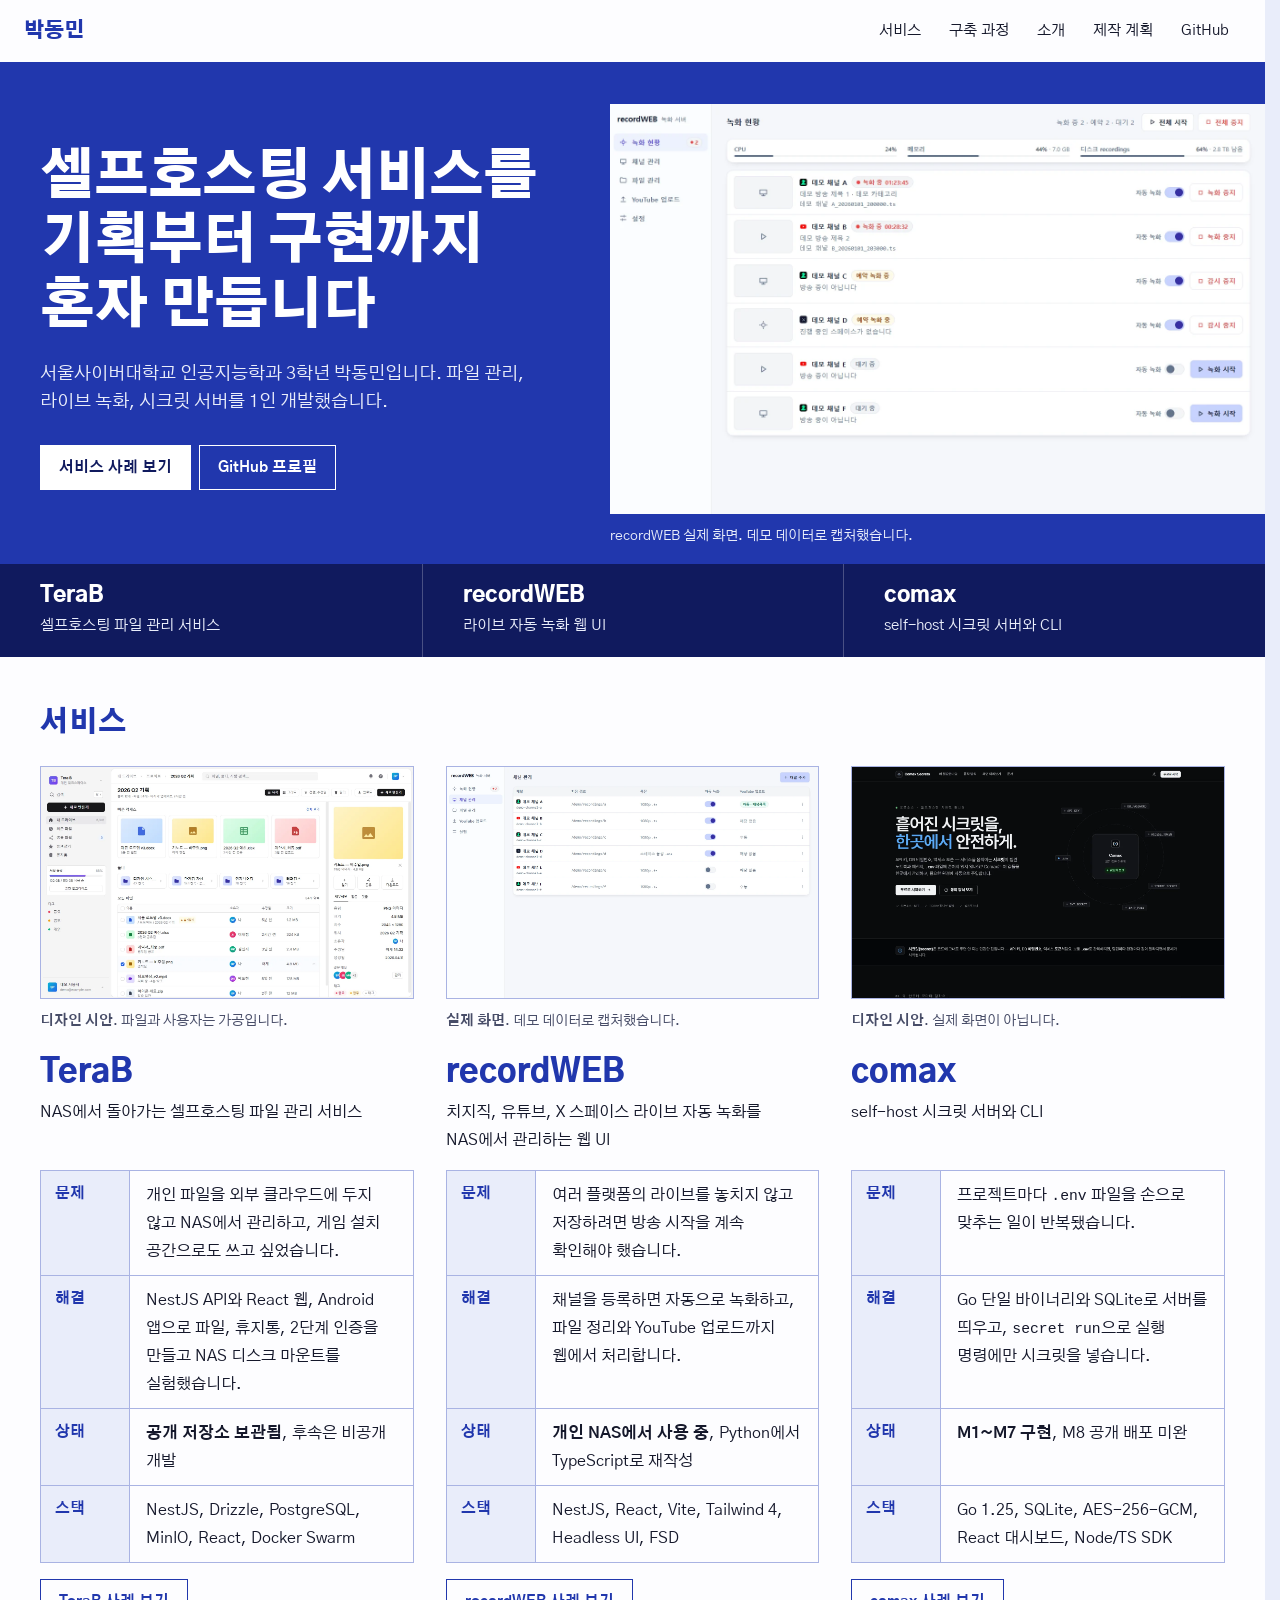
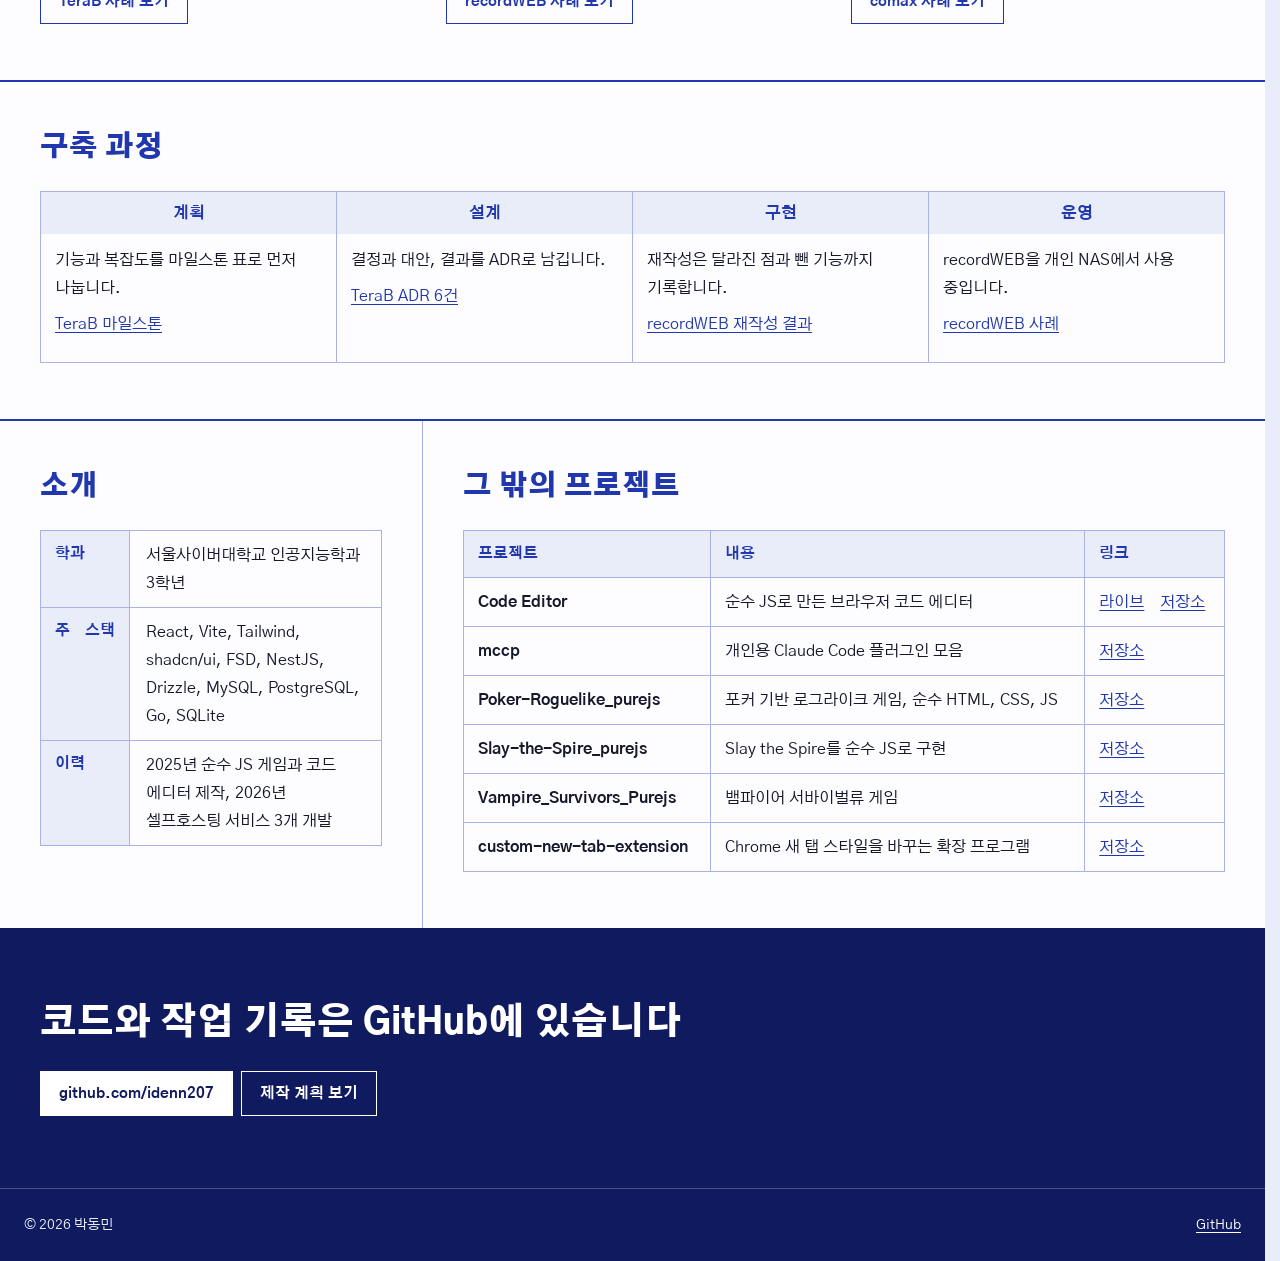
==== commit 3f128da2: "fix: 주 스택에 shadcn/ui와 MySQL 복원 소유자의 실제 주력 스택인데 공개 사례 기준으로 줄이면서 빠졌기 때문" ====
--- a/index.html
+++ b/index.html
@@ -146,7 +146,7 @@
           <h2>소개</h2>
           <dl class="form">
             <div><dt>학과</dt><dd>서울사이버대학교 인공지능학과 3학년</dd></div>
-            <div><dt>주 스택</dt><dd>React, Vite, Tailwind, FSD, NestJS, Drizzle, PostgreSQL, Go, SQLite</dd></div>
+            <div><dt>주 스택</dt><dd>React, Vite, Tailwind, shadcn/ui, FSD, NestJS, Drizzle, MySQL, PostgreSQL, Go, SQLite</dd></div>
             <div><dt>이력</dt><dd>2025년 순수 JS 게임과 코드 에디터 제작, 2026년 셀프호스팅 서비스 3개 개발</dd></div>
           </dl>
         </section>
--- a/css/style.css
+++ b/css/style.css
@@ -143,7 +143,7 @@
   border-bottom: 2px solid var(--ink);
   scroll-margin-top: var(--head);
 }
-main > section:last-child { min-height: calc(100vh - var(--head) - 112px); border-bottom: 0; }
+main > section:last-child { border-bottom: 0; }
 main h3 { margin: 32px 0 12px; }
 
 /* 기입 칸 */
@@ -355,13 +355,14 @@
 
 @media (max-width: 1000px) {
   :root { --head: 48px; --gap: 20px; }
-  .site-head { position: relative; }
   .sheet { grid-template-columns: minmax(0, 1fr); }
-  .rail { position: sticky; top: 0; z-index: 10; }
+  .rail { position: sticky; top: var(--head); z-index: 10; }
   .toc { position: static; }
   .toc ol { display: flex; overflow-x: auto; scrollbar-width: none; }
   .toc a { padding: 12px 16px; border-bottom: 0; white-space: nowrap; }
-  main section, .case-head { padding-top: 36px; padding-bottom: 40px; scroll-margin-top: calc(var(--head) + 12px); }
+  main section, .case-head { padding-top: 36px; padding-bottom: 40px; }
+  /* 가로 목차 높이 50px만큼 더 띄워 도착한 제목이 가려지지 않게 한다 */
+  .rail ~ main :is(section, .case-head, a, pre) { scroll-margin-top: calc(var(--head) + 50px); }
   .hero { grid-template-columns: minmax(0, 1fr); }
   .hero-copy { padding: 32px var(--gap); }
   .hero-shot { grid-column: 1; grid-row: auto; padding: 24px var(--gap) 8px; }
@@ -374,7 +375,11 @@
 }
 
 @media (max-width: 760px) {
-  .site-head { padding: 8px 20px; min-height: 56px; }
+  :root { --head: 56px; }
+  .site-head { padding: 4px 20px; }
+  /* JS 없이는 메뉴가 펼쳐져 머리글이 높아지므로 고정하지 않는다 */
+  html:not(.js) .site-head { position: relative; }
+  html:not(.js) .rail { top: 0; }
   .js .menu-btn {
     display: block;
     padding: 8px 14px;
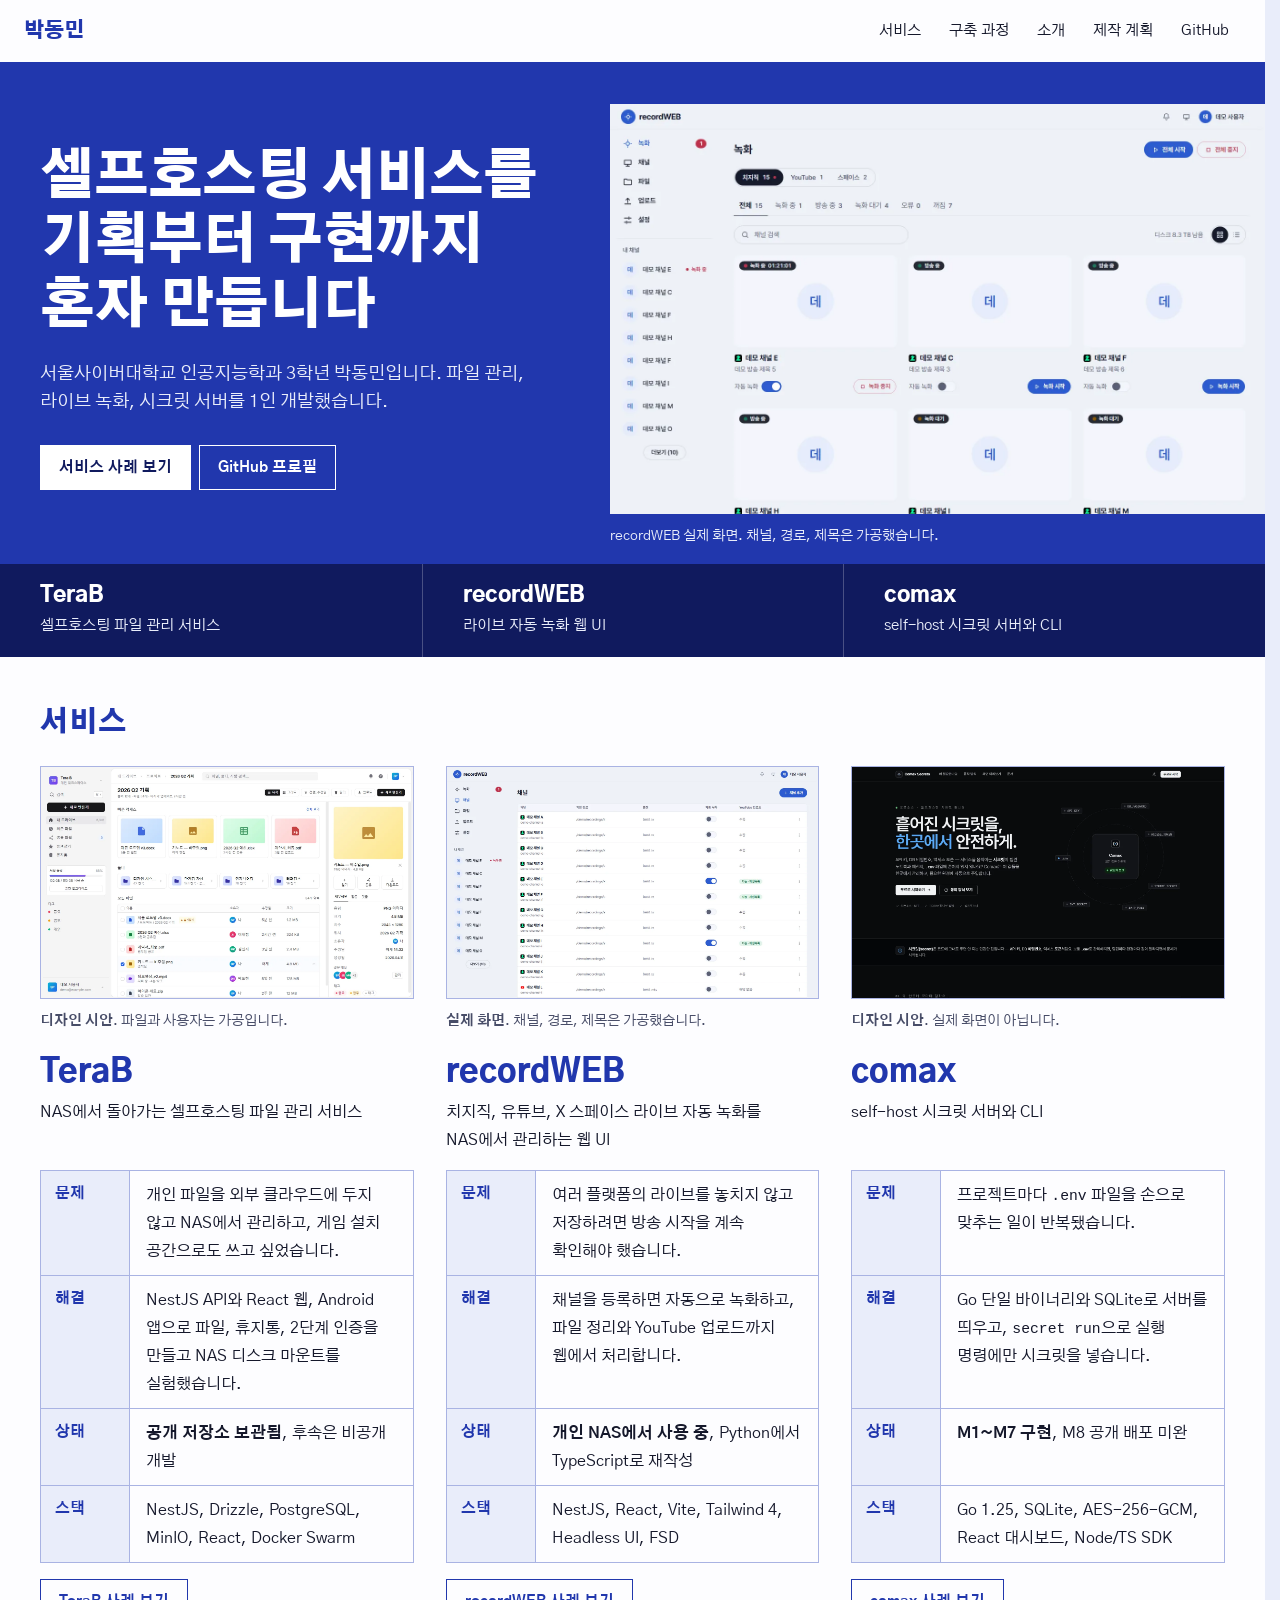
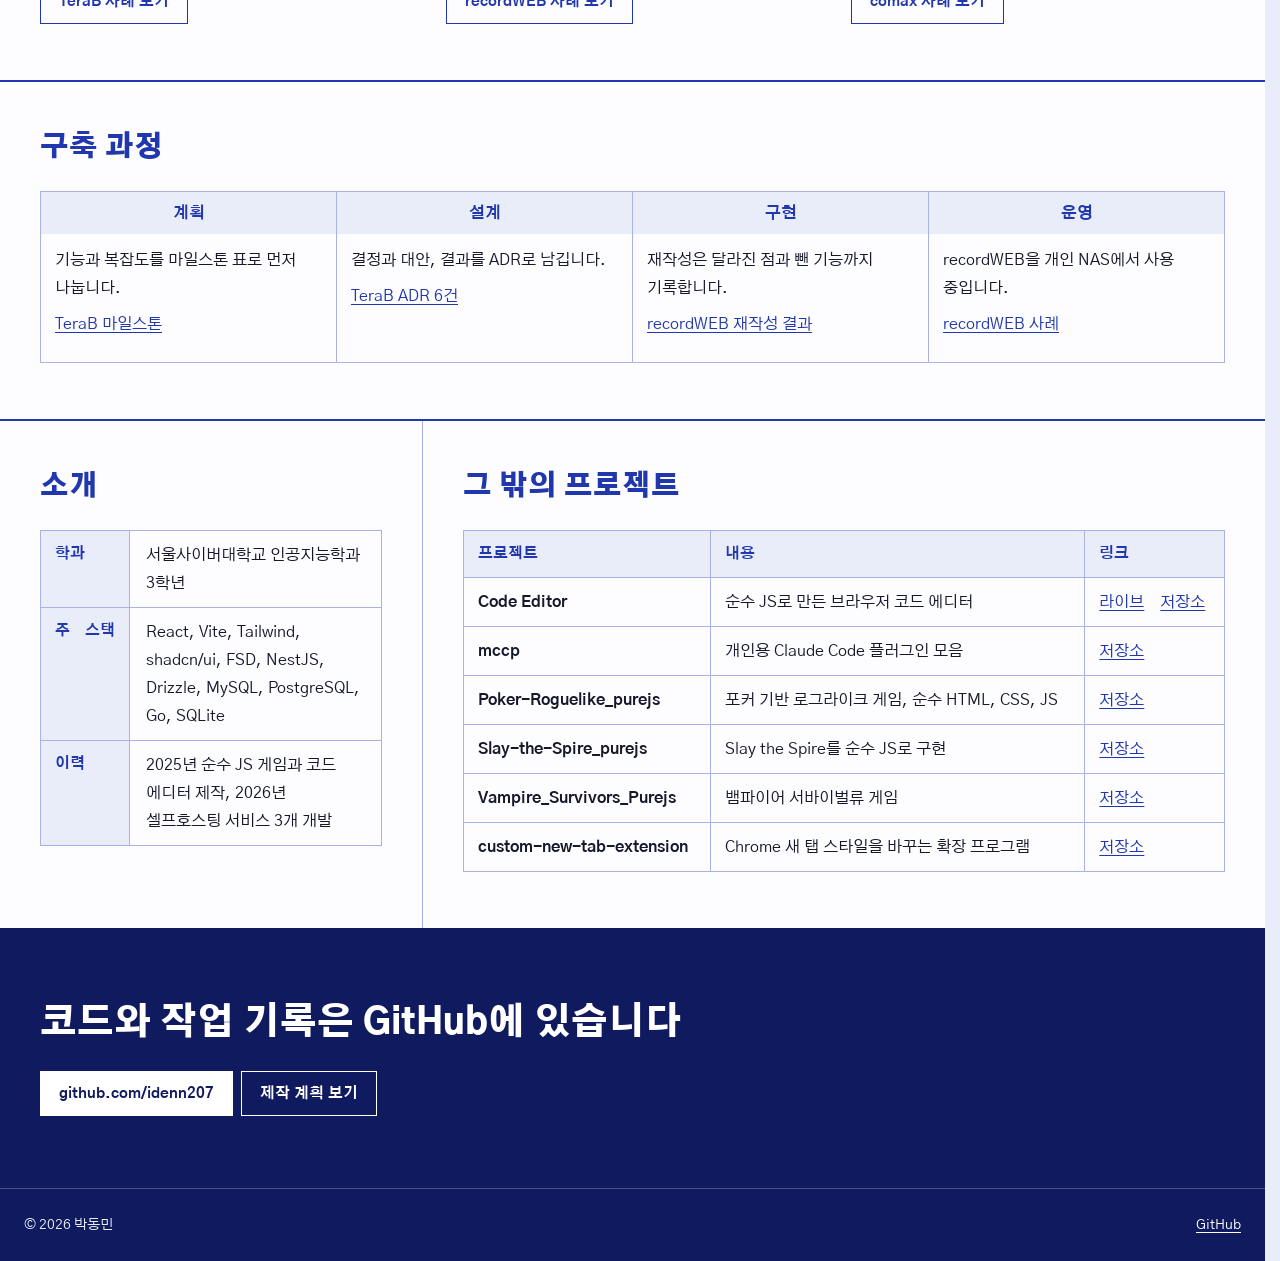
==== commit 4ee82a5f: "fix: recordWEB 캡처를 가공한 실제 화면으로 교체 채널, 경로, 제목을 가공한 실서비스 화면으로 이미지를 바꾸고 현재 화면에 맞게 alt와 캡션을 고쳤다." ====
--- a/index.html
+++ b/index.html
@@ -53,8 +53,8 @@
           <li><a href="/projects/comax/"><strong>comax</strong> <span>self-host 시크릿 서버와 CLI</span></a></li>
         </ul>
         <figure class="hero-shot">
-          <a href="/projects/recordweb/"><img src="/assets/img/recordweb-dashboard.webp" width="1440" height="900" fetchpriority="high" alt="recordWEB 녹화 현황 화면. CPU, 메모리, 디스크 사용량 아래에 데모 채널 6개의 녹화 상태와 자동 녹화 토글이 보인다."></a>
-          <figcaption>recordWEB 실제 화면. 데모 데이터로 캡처했습니다.</figcaption>
+          <a href="/projects/recordweb/"><img src="/assets/img/recordweb-dashboard.webp" width="1440" height="900" fetchpriority="high" alt="recordWEB 녹화 화면. 플랫폼 탭과 상태 필터 아래에 가공한 데모 채널 카드의 녹화 상태와 자동 녹화 토글이 보인다."></a>
+          <figcaption>recordWEB 실제 화면. 채널, 경로, 제목은 가공했습니다.</figcaption>
         </figure>
       </section>
 
@@ -81,7 +81,7 @@
           <article class="svc">
             <figure class="shot">
               <a href="/projects/recordweb/"><img src="/assets/img/recordweb-channels.webp" width="1440" height="900" loading="lazy" alt="recordWEB 채널 관리 화면. 채널, 저장 경로, 품질, 자동 녹화, YouTube 업로드 열로 이루어진 표가 보인다."></a>
-              <figcaption><strong>실제 화면</strong>. 데모 데이터로 캡처했습니다.</figcaption>
+              <figcaption><strong>실제 화면</strong>. 채널, 경로, 제목은 가공했습니다.</figcaption>
             </figure>
             <div class="svc-name">
               <h3>recordWEB</h3>
